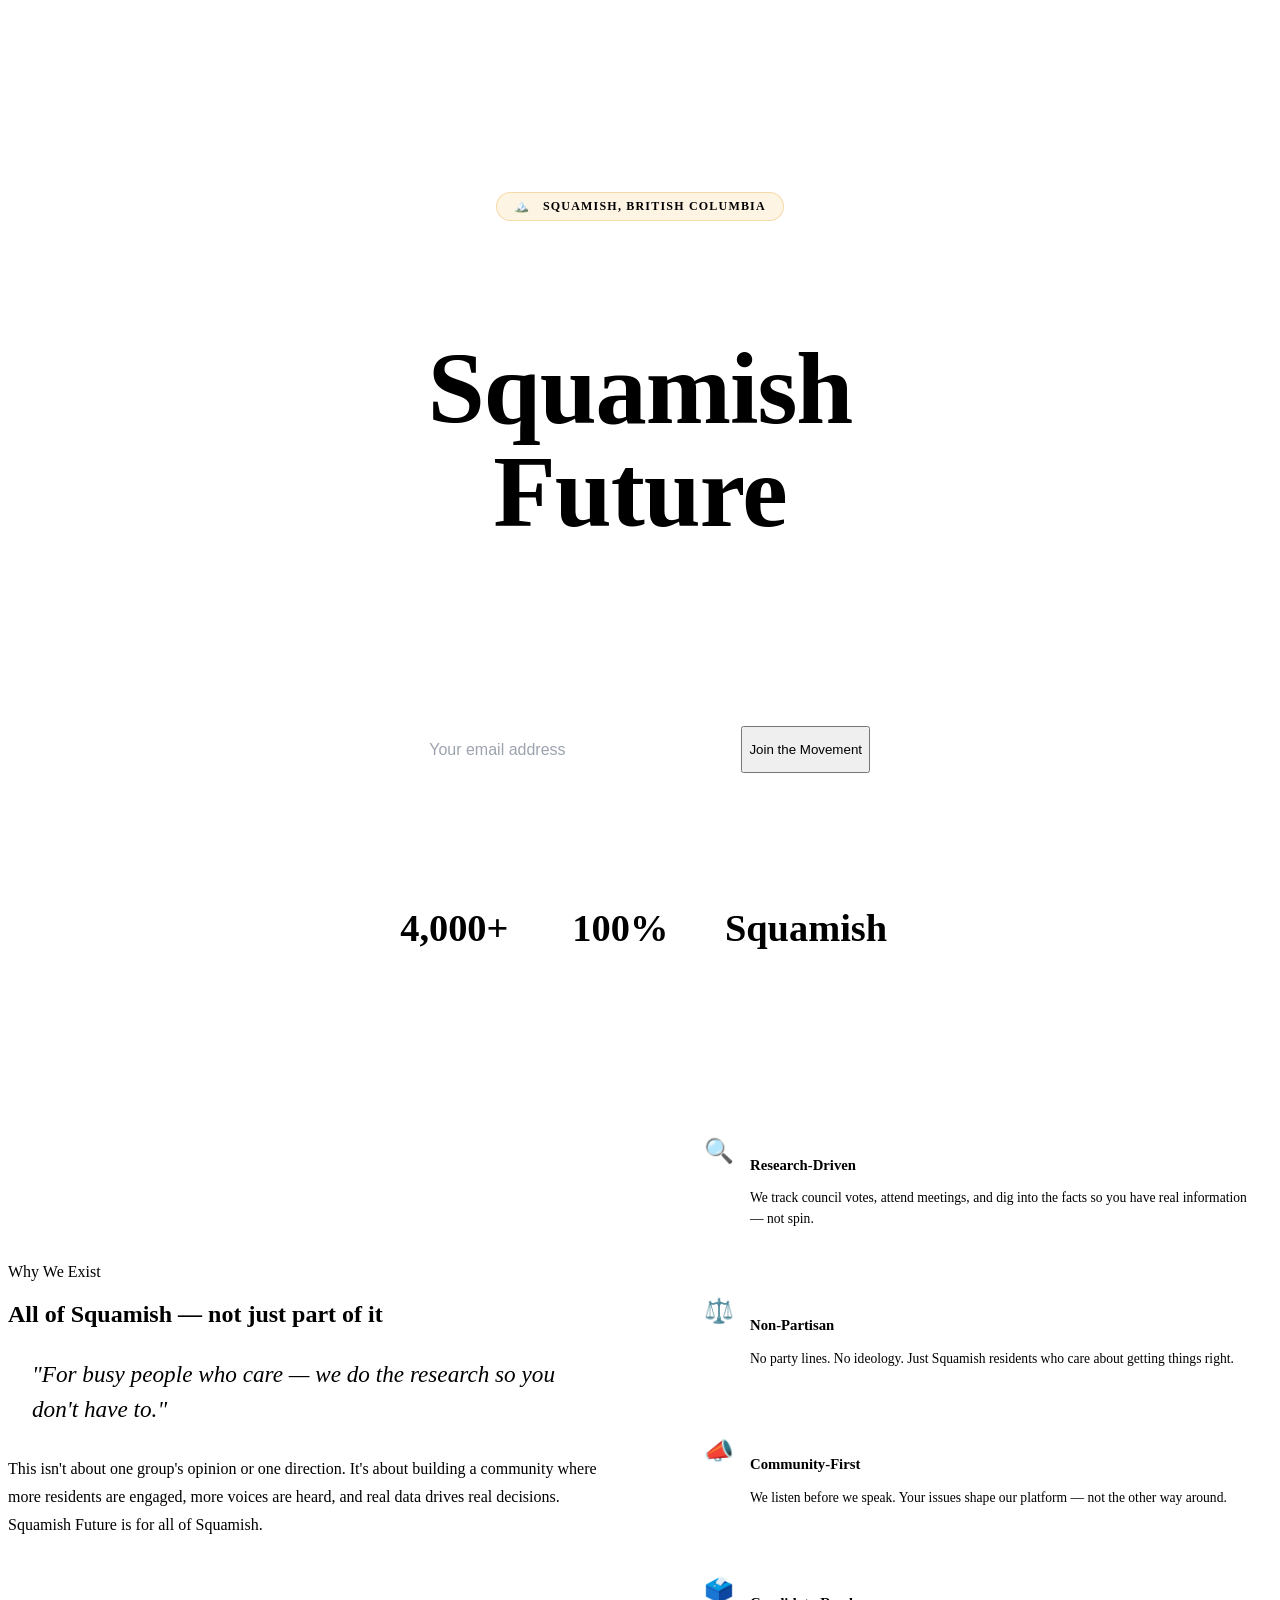
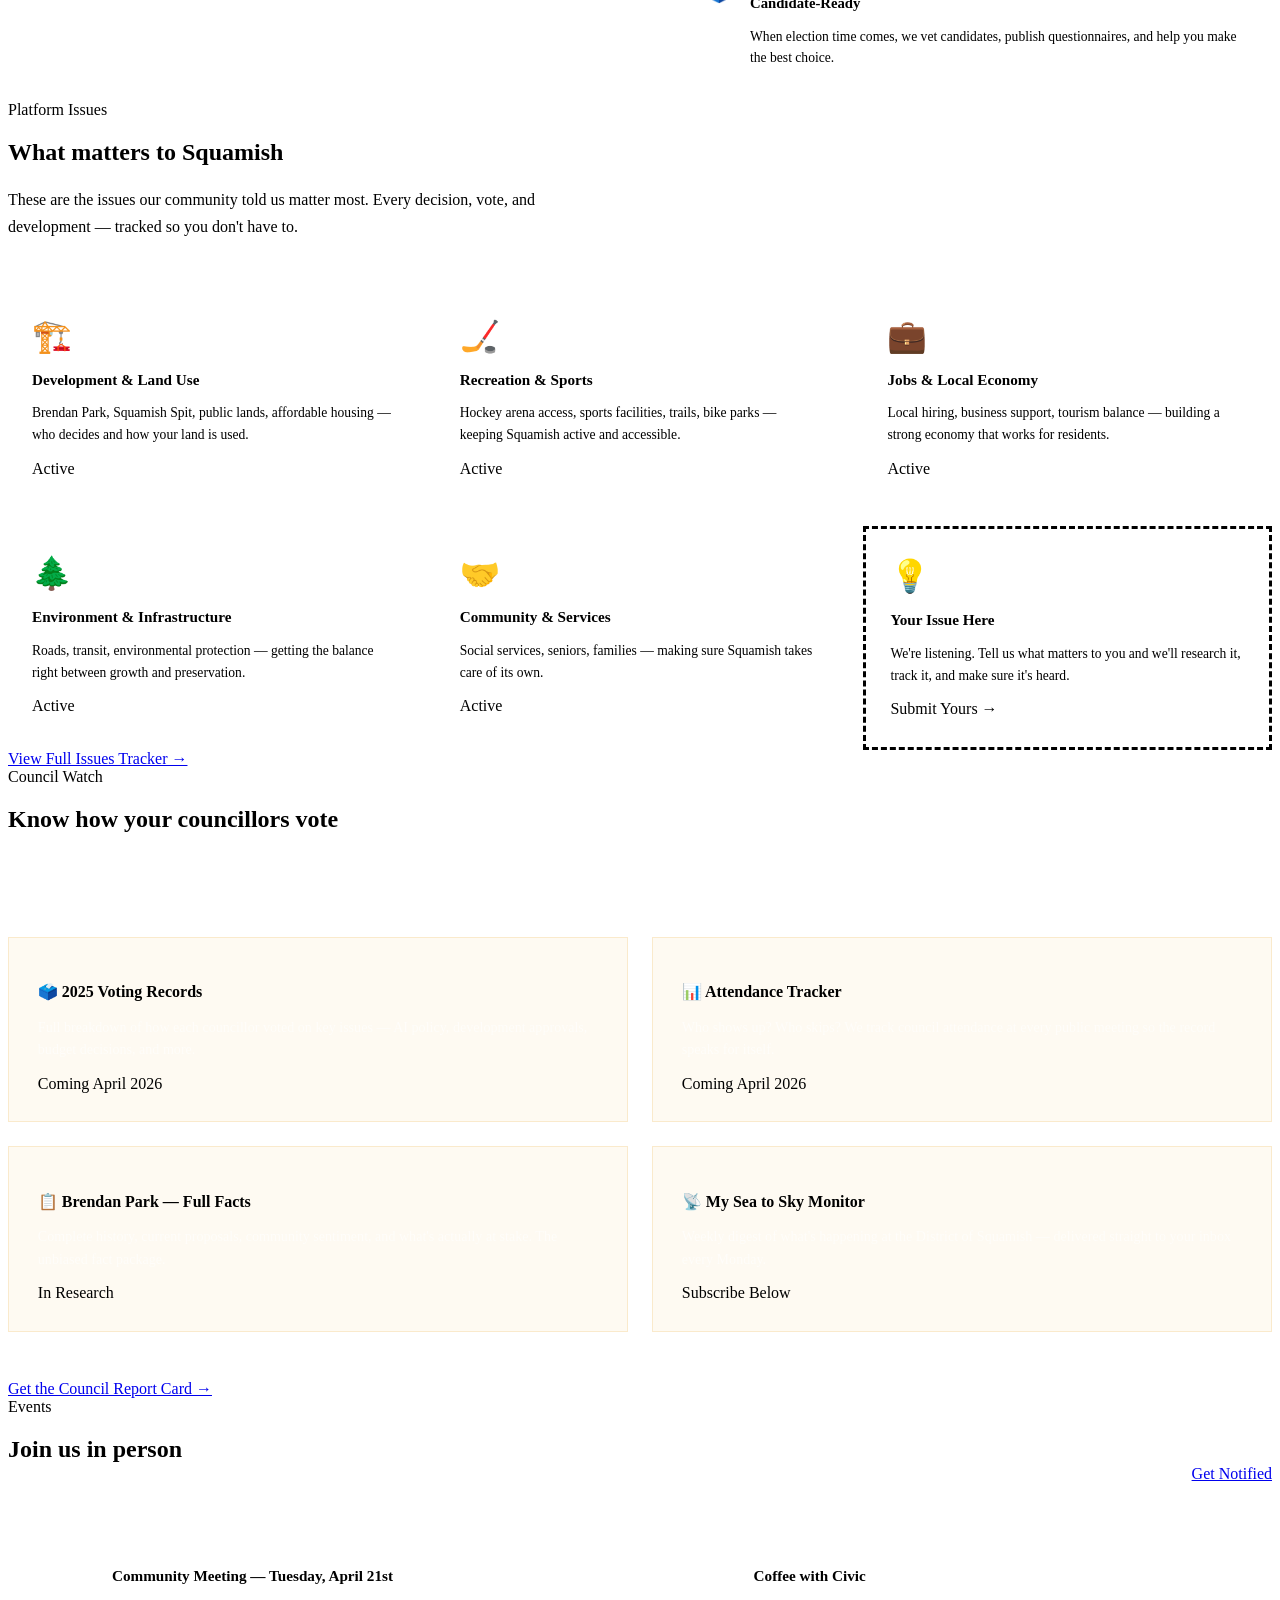
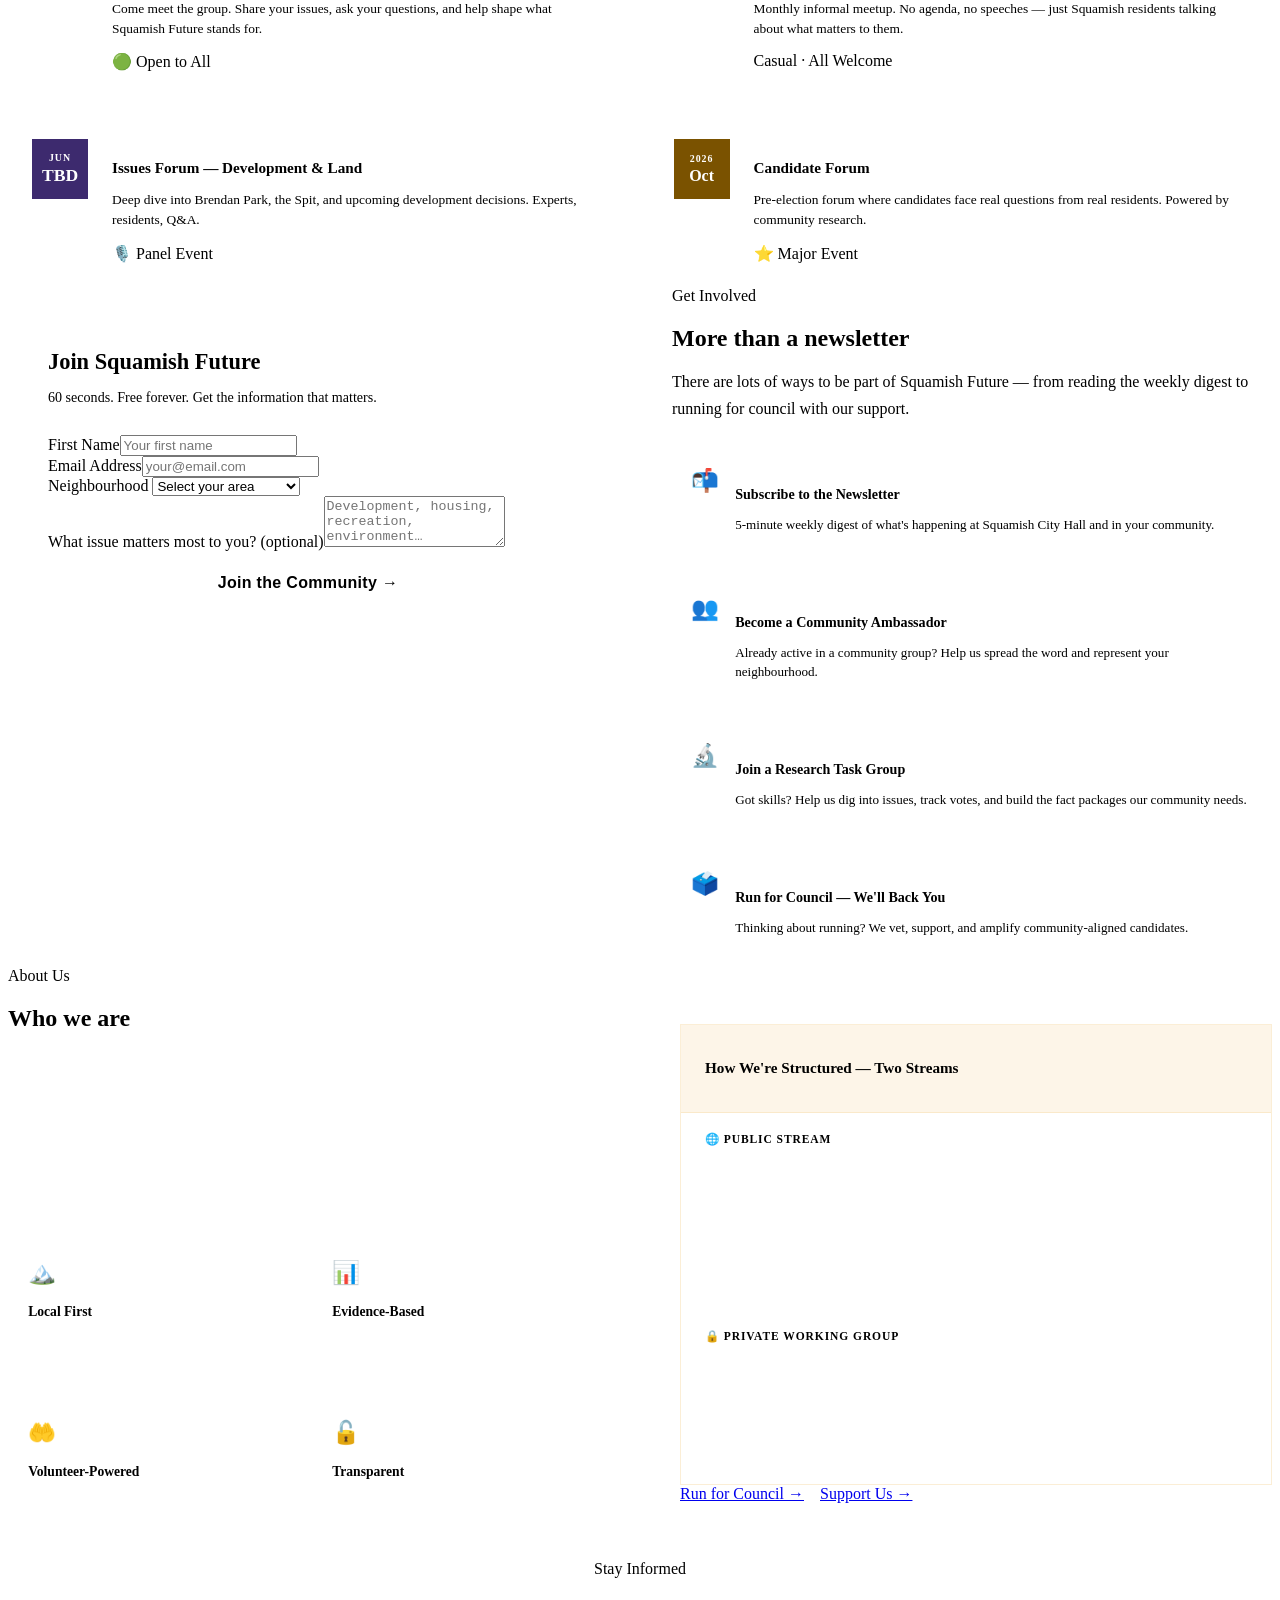
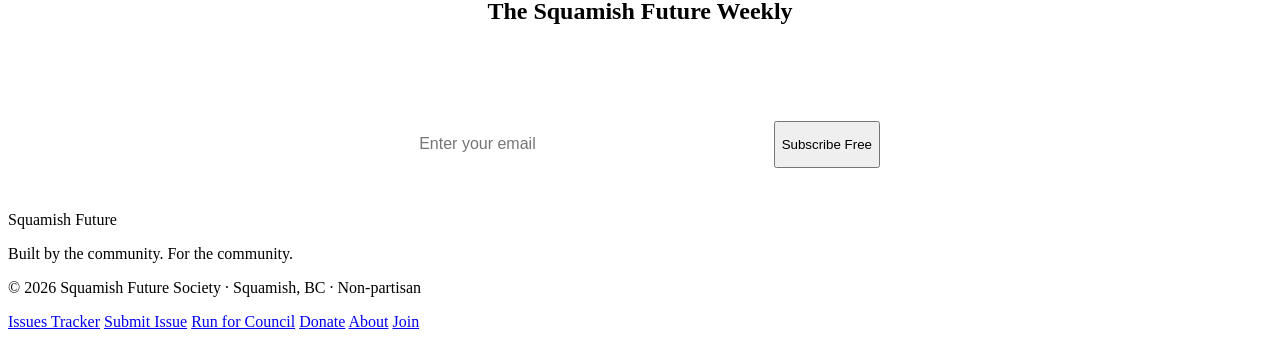
==== index.html @ 02339433 "Soft launch edits: grassroots mission, remove seat targets, April 21 meeting date" ====
<!DOCTYPE html>
<html lang="en">
<head>
  <meta charset="UTF-8" />
  <meta name="viewport" content="width=device-width, initial-scale=1.0" />
  <title>Squamish Future — Built by the community. For the community.</title>
  <meta name="description" content="Squamish Future is a non-partisan civic organization for Squamish, BC. Real data. Real issues. Built by the community, for the community." />
  <link rel="stylesheet" href="brand.css" />
  <style>
    /* ── PAGE-SPECIFIC STYLES ─────────────────────────── */

    /* HERO */
    #hero {
      min-height: 100vh;
      display: flex; flex-direction: column;
      align-items: center; justify-content: center;
      text-align: center;
      padding: 120px 2rem 90px;
      position: relative;
    }
    .hero-badge {
      display: inline-flex; align-items: center; gap: 0.5rem;
      background: rgba(232,160,32,0.12);
      border: 1px solid rgba(232,160,32,0.3);
      color: var(--teal);
      font-size: 0.75rem; font-weight: 700;
      letter-spacing: 0.1em; text-transform: uppercase;
      padding: 0.4rem 1.1rem; border-radius: 100px;
      margin-bottom: 2rem; position: relative; z-index: 1;
    }
    .hero-chief { display: none; }
    #hero h1 {
      font-family: var(--font-display);
      font-size: clamp(3.2rem, 8vw, 7rem);
      font-weight: 900;
      letter-spacing: -0.01em;
      text-transform: none;
      color: var(--white);
      line-height: 1.0;
      margin-bottom: 0.4rem;
      position: relative; z-index: 1;
    }
    #hero h1 .teal { color: var(--teal); }
    .hero-tagline {
      font-size: clamp(0.95rem, 2vw, 1.2rem);
      color: rgba(255,255,255,0.55);
      font-weight: 400;
      letter-spacing: 0.06em;
      margin-bottom: 2rem;
      position: relative; z-index: 1;
    }
    .hero-sub {
      font-size: 1.05rem;
      color: rgba(255,255,255,0.6);
      max-width: 520px;
      margin: 0 auto 2.8rem;
      line-height: 1.75;
      position: relative; z-index: 1;
    }
    .hero-form {
      display: flex; gap: 0.75rem;
      max-width: 460px; width: 100%;
      margin: 0 auto 1rem;
      position: relative; z-index: 1;
    }
    .hero-form input {
      flex: 1; padding: 0.9rem 1.2rem;
      border: none; border-radius: var(--radius-sm);
      font-size: 1rem; background: rgba(255,255,255,0.95);
      color: var(--dark); outline: none;
    }
    .hero-form input::placeholder { color: #9ca3af; }
    .hero-note {
      color: rgba(255,255,255,0.3);
      font-size: 0.78rem;
      position: relative; z-index: 1;
    }
    .hero-stats {
      display: flex; gap: 3.5rem; justify-content: center;
      margin-top: 5rem; flex-wrap: wrap;
      position: relative; z-index: 1;
    }
    .hero-stat .num {
      font-family: var(--font-display);
      font-size: 2.4rem; font-weight: 900;
      color: var(--teal); display: block; line-height: 1;
    }
    .hero-stat .lbl {
      color: rgba(255,255,255,0.4);
      font-size: 0.72rem; letter-spacing: 0.1em;
      text-transform: uppercase; margin-top: 0.3rem; display: block;
    }
    .teal-line {
      width: 1px; height: 50px;
      background: linear-gradient(to bottom, transparent, var(--teal), transparent);
      position: absolute; bottom: 2rem; left: 50%; opacity: 0.5;
      animation: pulse-line 2s ease-in-out infinite;
    }
    @keyframes pulse-line { 0%,100%{opacity:0.3} 50%{opacity:0.7} }

    /* MISSION */
    #mission { background: var(--white); }
    .mission-grid { display: grid; grid-template-columns: 1fr 1fr; gap: 5rem; align-items: center; }
    .mission-quote {
      font-family: var(--font-display);
      font-style: italic;
      font-size: 1.45rem;
      color: var(--navy);
      line-height: 1.5;
      padding-left: 1.5rem;
      border-left: 3px solid var(--teal);
      margin: 1.8rem 0;
    }
    .pillars { display: flex; flex-direction: column; gap: 1rem; }
    .pillar {
      display: flex; align-items: flex-start; gap: 1rem;
      padding: 1.2rem 1.5rem;
      background: var(--light); border-radius: var(--radius-md);
      border: 1px solid var(--border);
      transition: all 0.2s;
    }
    .pillar:hover { border-color: var(--teal); box-shadow: var(--shadow-sm); }
    .pillar-icon { font-size: 1.5rem; flex-shrink: 0; }
    .pillar h4 { font-size: 0.92rem; font-weight: 700; color: var(--navy); margin-bottom: 0.2rem; }
    .pillar p { font-size: 0.85rem; color: var(--grey); line-height: 1.55; }

    /* ISSUES */
    #issues { background: var(--light); }
    .issues-header { margin-bottom: 3rem; }
    .issues-grid { display: grid; grid-template-columns: repeat(3, 1fr); gap: 1.2rem; }
    .issue-card {
      background: var(--white); border: 1px solid var(--border);
      border-radius: var(--radius-lg); padding: 1.8rem 1.5rem;
      transition: all 0.22s;
    }
    .issue-card:hover { transform: translateY(-3px); box-shadow: var(--shadow-md); border-color: rgba(232,160,32,0.3); }
    .issue-icon { font-size: 2rem; margin-bottom: 1rem; display: block; }
    .issue-card h3 { font-size: 0.95rem; font-weight: 700; color: var(--navy); margin-bottom: 0.5rem; }
    .issue-card p { font-size: 0.85rem; color: var(--grey); line-height: 1.6; }

    /* COUNCIL */
    #council { background: var(--navy); }
    #council .section-label { color: var(--teal); }
    #council .display { color: var(--white); }
    #council .section-sub { color: rgba(255,255,255,0.55); max-width: 560px; margin-bottom: 3rem; }
    .council-grid { display: grid; grid-template-columns: 1fr 1fr; gap: 1.5rem; }
    .council-card {
      background: rgba(232,160,32,0.06);
      border: 1px solid rgba(232,160,32,0.18);
      border-radius: var(--radius-lg); padding: 1.8rem;
      transition: all 0.2s;
    }
    .council-card:hover { background: rgba(232,160,32,0.1); border-color: rgba(232,160,32,0.35); }
    .council-card h3 { color: var(--teal); font-size: 1rem; font-weight: 700; margin-bottom: 0.5rem; }
    .council-card p { color: rgba(255,255,255,0.6); font-size: 0.88rem; line-height: 1.6; }
    .council-cta { margin-top: 3rem; }

    /* JOIN */
    #join { background: var(--white); }
    .join-grid { display: grid; grid-template-columns: 1fr 1fr; gap: 4rem; align-items: start; }
    .join-form-card {
      background: var(--light); border: 1px solid var(--border);
      border-radius: var(--radius-xl); padding: 2.5rem;
      box-shadow: var(--shadow-md);
    }
    .join-form-card h3 {
      font-family: var(--font-display);
      font-size: 1.4rem; color: var(--navy); margin-bottom: 0.4rem;
    }
    .join-form-card > p { color: var(--grey); font-size: 0.88rem; margin-bottom: 1.8rem; }
    .form-submit-btn {
      width: 100%; background: var(--teal); color: var(--navy);
      border: none; padding: 0.95rem; border-radius: var(--radius-sm);
      font-size: 1rem; font-weight: 800; cursor: pointer;
      transition: all 0.2s; margin-top: 0.5rem; letter-spacing: 0.02em;
    }
    .form-submit-btn:hover { background: var(--teal-dark); box-shadow: var(--shadow-teal); transform: translateY(-1px); }
    .ways-list { display: flex; flex-direction: column; gap: 1rem; }
    .way-item {
      display: flex; align-items: flex-start; gap: 1rem;
      padding: 1rem 1.2rem; background: var(--light);
      border-radius: var(--radius-md); border: 1px solid var(--border);
      transition: all 0.2s;
    }
    .way-item:hover { border-color: var(--teal); }
    .way-icon { font-size: 1.4rem; flex-shrink: 0; }
    .way-item h4 { font-size: 0.88rem; font-weight: 700; color: var(--navy); margin-bottom: 0.15rem; }
    .way-item p { font-size: 0.82rem; color: var(--grey); line-height: 1.4; }

    /* EVENTS */
    #events { background: var(--light); }
    .events-top { display: flex; justify-content: space-between; align-items: flex-end; margin-bottom: 2.5rem; flex-wrap: wrap; gap: 1rem; }
    .events-grid { display: grid; grid-template-columns: 1fr 1fr; gap: 1.2rem; }
    .event-card {
      display: flex; gap: 1.5rem; align-items: flex-start;
      padding: 1.5rem; background: var(--white);
      border: 1px solid var(--border); border-radius: var(--radius-lg);
      transition: all 0.2s;
    }
    .event-card:hover { box-shadow: var(--shadow-md); border-color: rgba(232,160,32,0.3); }
    .event-date {
      flex-shrink: 0; width: 56px; height: 60px;
      background: var(--navy); border-radius: var(--radius-md);
      display: flex; flex-direction: column; align-items: center; justify-content: center;
      color: white;
    }
    .event-date .month { font-size: 0.62rem; font-weight: 700; letter-spacing: 0.1em; text-transform: uppercase; color: var(--teal); }
    .event-date .day { font-size: 1.6rem; font-weight: 900; line-height: 1; font-family: var(--font-display); }
    .event-info h4 { font-size: 0.95rem; font-weight: 700; color: var(--navy); margin-bottom: 0.3rem; }
    .event-info p { font-size: 0.84rem; color: var(--grey); line-height: 1.5; }

    /* ABOUT */
    #about { background: var(--navy); }
    #about .section-label { color: var(--teal); }
    #about .display { color: var(--white); }
    #about .section-sub { color: rgba(255,255,255,0.55); }
    .about-grid { display: grid; grid-template-columns: 1fr 1fr; gap: 5rem; align-items: center; }
    .about-values { display: grid; grid-template-columns: 1fr 1fr; gap: 1rem; margin-top: 2rem; }
    .value-item {
      padding: 1.2rem; background: rgba(255,255,255,0.05);
      border: 1px solid rgba(255,255,255,0.08); border-radius: var(--radius-md);
    }
    .value-icon { font-size: 1.4rem; margin-bottom: 0.5rem; display: block; }
    .value-item h4 { font-size: 0.85rem; font-weight: 700; color: var(--white); margin-bottom: 0.2rem; }
    .value-item p { font-size: 0.78rem; color: rgba(255,255,255,0.45); line-height: 1.4; }
    .stream-card {
      background: rgba(255,255,255,0.04); border: 1px solid rgba(232,160,32,0.18);
      border-radius: var(--radius-lg); overflow: hidden;
    }
    .stream-header { background: rgba(232,160,32,0.1); padding: 1.2rem 1.5rem; border-bottom: 1px solid rgba(232,160,32,0.15); }
    .stream-header h3 { color: var(--teal); font-size: 0.95rem; font-weight: 700; }
    .stream-body { padding: 1.2rem 1.5rem; border-bottom: 1px solid rgba(255,255,255,0.06); }
    .stream-body:last-child { border-bottom: none; }
    .stream-label { font-size: 0.72rem; font-weight: 700; letter-spacing: 0.08em; text-transform: uppercase; color: var(--teal); margin-bottom: 0.6rem; display: block; }
    .stream-body ul { list-style: none; }
    .stream-body li { font-size: 0.84rem; color: rgba(255,255,255,0.5); padding: 0.2rem 0 0.2rem 1rem; position: relative; }
    .stream-body li::before { content: '→'; position: absolute; left: 0; color: var(--teal); opacity: 0.6; }

    /* NEWSLETTER */
    #newsletter {
      background: linear-gradient(135deg, #001f3a 0%, var(--navy) 100%);
      text-align: center;
    }
    #newsletter .display { color: var(--white); }
    #newsletter .section-sub { color: rgba(255,255,255,0.5); margin: 0 auto 2.5rem; max-width: 500px; }
    .newsletter-form { display: flex; gap: 0.75rem; justify-content: center; flex-wrap: wrap; max-width: 480px; margin: 0 auto; }
    .newsletter-form input { flex: 1; min-width: 200px; padding: 0.9rem 1.2rem; border: none; border-radius: var(--radius-sm); font-size: 1rem; outline: none; }
    .newsletter-note { color: rgba(255,255,255,0.25); font-size: 0.78rem; margin-top: 1rem; }

    /* RESPONSIVE */
    @media (max-width: 900px) {
      .mission-grid, .join-grid, .about-grid { grid-template-columns: 1fr; gap: 2.5rem; }
      .council-grid { grid-template-columns: 1fr; }
    }
    @media (max-width: 700px) {
      .issues-grid { grid-template-columns: 1fr 1fr; }
      .events-grid { grid-template-columns: 1fr; }
      .about-values { grid-template-columns: 1fr 1fr; }
      .hero-stats { gap: 2rem; }
      .hero-form { flex-direction: column; }
    }
    @media (max-width: 480px) {
      .issues-grid, .about-values { grid-template-columns: 1fr; }
    }
  </style>
</head>
<body>

<!-- NAV -->
<nav class="sf-nav" id="mainNav"></nav>

<!-- HERO -->
<section id="hero" class="hero-bg">
  <div class="hero-badge">🏔️ &nbsp; Squamish, British Columbia</div>

  <h1 class="display display-lg">Squamish<br><span class="teal">Future</span></h1>
  <p class="hero-tagline">Built by the community. For the community.</p>
  <p class="hero-sub">A grassroots community group bringing all of Squamish together — real data on real issues, more engaged voters, and a louder voice for everyone.</p>

  <form class="hero-form" onsubmit="return false;">
    <input type="email" placeholder="Your email address" />
    <button class="btn btn-teal" type="submit">Join the Movement</button>
  </form>
  <p class="hero-note">Free to join · No spam · Real information about your community</p>

  <div class="hero-stats">
    <div class="hero-stat"><span class="num">4,000+</span><span class="lbl">Community Goal</span></div>
    <div class="hero-stat"><span class="num">100%</span><span class="lbl">Non-Partisan</span></div>
    <div class="hero-stat"><span class="num">Squamish</span><span class="lbl">Grassroots</span></div>
  </div>

  <div class="teal-line"></div>
</section>

<!-- MISSION -->
<section id="mission" class="sf-section">
  <div class="container">
    <div class="mission-grid">
      <div>
        <span class="section-label">Why We Exist</span>
        <h2 class="display display-sm" style="color:var(--navy)">All of Squamish — not just part of it</h2>
        <div class="teal-rule"></div>
        <blockquote class="mission-quote">"For busy people who care — we do the research so you don't have to."</blockquote>
        <p style="color:var(--grey); font-size:1rem; line-height:1.75;">This isn't about one group's opinion or one direction. It's about building a community where more residents are engaged, more voices are heard, and real data drives real decisions. Squamish Future is for all of Squamish.</p>
      </div>
      <div class="pillars">
        <div class="pillar"><span class="pillar-icon">🔍</span><div><h4>Research-Driven</h4><p>We track council votes, attend meetings, and dig into the facts so you have real information — not spin.</p></div></div>
        <div class="pillar"><span class="pillar-icon">⚖️</span><div><h4>Non-Partisan</h4><p>No party lines. No ideology. Just Squamish residents who care about getting things right.</p></div></div>
        <div class="pillar"><span class="pillar-icon">📣</span><div><h4>Community-First</h4><p>We listen before we speak. Your issues shape our platform — not the other way around.</p></div></div>
        <div class="pillar"><span class="pillar-icon">🗳️</span><div><h4>Candidate-Ready</h4><p>When election time comes, we vet candidates, publish questionnaires, and help you make the best choice.</p></div></div>
      </div>
    </div>
  </div>
</section>

<!-- ISSUES -->
<section id="issues" class="sf-section-light">
  <div class="container">
    <div class="issues-header">
      <span class="section-label">Platform Issues</span>
      <h2 class="display display-sm" style="color:var(--navy)">What matters to Squamish</h2>
      <div class="teal-rule"></div>
      <p style="color:var(--grey); font-size:1rem; max-width:580px; line-height:1.7;">These are the issues our community told us matter most. Every decision, vote, and development — tracked so you don't have to.</p>
    </div>
    <div class="issues-grid">
      <div class="issue-card"><span class="issue-icon">🏗️</span><h3>Development &amp; Land Use</h3><p>Brendan Park, Squamish Spit, public lands, affordable housing — who decides and how your land is used.</p><div class="mt-2"><span class="badge badge-teal">Active</span></div></div>
      <div class="issue-card"><span class="issue-icon">🏒</span><h3>Recreation &amp; Sports</h3><p>Hockey arena access, sports facilities, trails, bike parks — keeping Squamish active and accessible.</p><div class="mt-2"><span class="badge badge-teal">Active</span></div></div>
      <div class="issue-card"><span class="issue-icon">💼</span><h3>Jobs &amp; Local Economy</h3><p>Local hiring, business support, tourism balance — building a strong economy that works for residents.</p><div class="mt-2"><span class="badge badge-teal">Active</span></div></div>
      <div class="issue-card"><span class="issue-icon">🌲</span><h3>Environment &amp; Infrastructure</h3><p>Roads, transit, environmental protection — getting the balance right between growth and preservation.</p><div class="mt-2"><span class="badge badge-teal">Active</span></div></div>
      <div class="issue-card"><span class="issue-icon">🤝</span><h3>Community &amp; Services</h3><p>Social services, seniors, families — making sure Squamish takes care of its own.</p><div class="mt-2"><span class="badge badge-teal">Active</span></div></div>
      <div class="issue-card" style="border-style:dashed; cursor:pointer;" onclick="window.location='submit.html'">
        <span class="issue-icon">💡</span>
        <h3>Your Issue Here</h3>
        <p>We're listening. Tell us what matters to you and we'll research it, track it, and make sure it's heard.</p>
        <div class="mt-2"><span class="badge badge-amber">Submit Yours →</span></div>
      </div>
    </div>
    <div class="mt-4 text-center">
      <a href="tracker.html" class="btn btn-navy">View Full Issues Tracker →</a>
    </div>
  </div>
</section>

<!-- COUNCIL WATCH -->
<section id="council" class="sf-section-dark">
  <div class="container">
    <span class="section-label">Council Watch</span>
    <h2 class="display display-sm">Know how your councillors vote</h2>
    <div class="teal-rule"></div>
    <p class="section-sub">We track every vote, every meeting, every decision — and publish plain-language summaries so you can hold elected officials accountable.</p>
    <div class="council-grid">
      <div class="council-card"><h3>🗳️ 2025 Voting Records</h3><p>Full breakdown of how each councillor voted on key issues — AI policy, development approvals, budget decisions, and more.</p><div class="mt-2"><span class="badge badge-teal">Coming April 2026</span></div></div>
      <div class="council-card"><h3>📊 Attendance Tracker</h3><p>Who shows up? Who skips? We track council attendance at every public meeting so the record speaks for itself.</p><div class="mt-2"><span class="badge badge-teal">Coming April 2026</span></div></div>
      <div class="council-card"><h3>📋 Brendan Park — Full Facts</h3><p>Complete history, current proposals, community sentiment, and what's actually at stake. The unbiased fact package.</p><div class="mt-2"><span class="badge badge-grey">In Research</span></div></div>
      <div class="council-card"><h3>📡 My Sea to Sky Monitor</h3><p>Weekly digest of what's happening at the District of Squamish — delivered straight to your inbox every Monday.</p><div class="mt-2"><span class="badge badge-green">Subscribe Below</span></div></div>
    </div>
    <div class="council-cta">
      <a href="#join" class="btn btn-outline-teal">Get the Council Report Card →</a>
    </div>
  </div>
</section>

<!-- EVENTS -->
<section id="events" class="sf-section-light">
  <div class="container">
    <div class="events-top">
      <div>
        <span class="section-label">Events</span>
        <h2 class="display display-sm" style="color:var(--navy)">Join us in person</h2>
        <div class="teal-rule"></div>
      </div>
      <a href="#join" class="btn btn-teal">Get Notified</a>
    </div>
    <div class="events-grid">
      <div class="event-card">
        <div class="event-date"><span class="month">Apr</span><span class="day">21</span></div>
        <div class="event-info">
          <h4>Community Meeting — Tuesday, April 21st</h4>
          <p>Come meet the group. Share your issues, ask your questions, and help shape what Squamish Future stands for.</p>
          <div class="mt-2"><span class="badge badge-green">🟢 Open to All</span></div>
        </div>
      </div>
      <div class="event-card">
        <div class="event-date" style="background:var(--navy-mid)"><span class="month">May</span><span class="day" style="font-size:1.1rem;font-weight:800;padding-top:4px">TBD</span></div>
        <div class="event-info">
          <h4>Coffee with Civic</h4>
          <p>Monthly informal meetup. No agenda, no speeches — just Squamish residents talking about what matters to them.</p>
          <div class="mt-2"><span class="badge badge-teal">Casual · All Welcome</span></div>
        </div>
      </div>
      <div class="event-card">
        <div class="event-date" style="background:#3d2a6e"><span class="month">Jun</span><span class="day" style="font-size:1.1rem;font-weight:800;padding-top:4px">TBD</span></div>
        <div class="event-info">
          <h4>Issues Forum — Development &amp; Land</h4>
          <p>Deep dive into Brendan Park, the Spit, and upcoming development decisions. Experts, residents, Q&amp;A.</p>
          <div class="mt-2"><span class="badge badge-grey">🎙️ Panel Event</span></div>
        </div>
      </div>
      <div class="event-card">
        <div class="event-date" style="background:#7a5200"><span class="month">2026</span><span class="day" style="font-size:1rem;font-weight:800;padding-top:4px">Oct</span></div>
        <div class="event-info">
          <h4>Candidate Forum</h4>
          <p>Pre-election forum where candidates face real questions from real residents. Powered by community research.</p>
          <div class="mt-2"><span class="badge badge-amber">⭐ Major Event</span></div>
        </div>
      </div>
    </div>
  </div>
</section>

<!-- JOIN -->
<section id="join" class="sf-section">
  <div class="container">
    <div class="join-grid">
      <div class="join-form-card">
        <h3>Join Squamish Future</h3>
        <p>60 seconds. Free forever. Get the information that matters.</p>
        <div class="sf-field"><label>First Name</label><input type="text" placeholder="Your first name" /></div>
        <div class="sf-field"><label>Email Address</label><input type="email" placeholder="your@email.com" /></div>
        <div class="sf-field">
          <label>Neighbourhood</label>
          <select>
            <option value="">Select your area</option>
            <option>Downtown Squamish</option>
            <option>Garibaldi Highlands</option>
            <option>Brackendale</option>
            <option>Valleycliffe</option>
            <option>Britannia Beach</option>
            <option>Other / Sea to Sky</option>
          </select>
        </div>
        <div class="sf-field"><label>What issue matters most to you? (optional)</label><textarea placeholder="Development, housing, recreation, environment…" rows="3"></textarea></div>
        <button class="form-submit-btn">Join the Community →</button>
      </div>
      <div>
        <span class="section-label">Get Involved</span>
        <h2 class="display display-sm" style="color:var(--navy); margin-bottom:0.5rem;">More than a newsletter</h2>
        <div class="teal-rule"></div>
        <p style="color:var(--grey); margin-bottom:1.8rem; line-height:1.7;">There are lots of ways to be part of Squamish Future — from reading the weekly digest to running for council with our support.</p>
        <div class="ways-list">
          <div class="way-item"><span class="way-icon">📬</span><div><h4>Subscribe to the Newsletter</h4><p>5-minute weekly digest of what's happening at Squamish City Hall and in your community.</p></div></div>
          <div class="way-item"><span class="way-icon">👥</span><div><h4>Become a Community Ambassador</h4><p>Already active in a community group? Help us spread the word and represent your neighbourhood.</p></div></div>
          <div class="way-item"><span class="way-icon">🔬</span><div><h4>Join a Research Task Group</h4><p>Got skills? Help us dig into issues, track votes, and build the fact packages our community needs.</p></div></div>
          <div class="way-item"><span class="way-icon">🗳️</span><div><h4>Run for Council — We'll Back You</h4><p>Thinking about running? We vet, support, and amplify community-aligned candidates.</p></div></div>
        </div>
      </div>
    </div>
  </div>
</section>

<!-- ABOUT -->
<section id="about" class="sf-section-dark">
  <div class="container">
    <div class="about-grid">
      <div>
        <span class="section-label">About Us</span>
        <h2 class="display display-sm" style="color:var(--white); margin-bottom:0.5rem;">Who we are</h2>
        <div class="teal-rule"></div>
        <p style="color:rgba(255,255,255,0.6); margin-bottom:1.2rem; line-height:1.75;">Squamish Future is a grassroots community group built by locals who believe all of Squamish deserves a seat at the table — not just the loudest voices. We're not left or right. We're not any one neighbourhood or any one crowd. We're Squamish.</p>
        <p style="color:rgba(255,255,255,0.5); line-height:1.75;">Our goal is simple: more engaged voters, more informed residents, and a community that makes decisions together — based on real data and shared values, not spin.</p>
        <div class="about-values">
          <div class="value-item"><span class="value-icon">🏔️</span><h4>Local First</h4><p>Squamish residents, for Squamish residents.</p></div>
          <div class="value-item"><span class="value-icon">📊</span><h4>Evidence-Based</h4><p>We cite sources. We check facts. We get it right.</p></div>
          <div class="value-item"><span class="value-icon">🤲</span><h4>Volunteer-Powered</h4><p>No corporate money. Built by people who care.</p></div>
          <div class="value-item"><span class="value-icon">🔓</span><h4>Transparent</h4><p>Our decisions, our finances, our reasoning — open.</p></div>
        </div>
      </div>
      <div>
        <div class="stream-card">
          <div class="stream-header"><h3>How We're Structured — Two Streams</h3></div>
          <div class="stream-body">
            <span class="stream-label">🌐 Public Stream</span>
            <ul>
              <li>Issues platform and research</li>
              <li>Council scorecards and vote tracking</li>
              <li>Candidate questionnaires (published)</li>
              <li>Community events and forums</li>
              <li>Newsletter and social media</li>
            </ul>
          </div>
          <div class="stream-body">
            <span class="stream-label">🔒 Private Working Group</span>
            <ul>
              <li>Candidate vetting and support</li>
              <li>Strategy and coordination</li>
              <li>Resource allocation decisions</li>
              <li>Confidential candidate conversations</li>
            </ul>
          </div>
        </div>
        <div class="mt-3" style="display:flex; gap:1rem; flex-wrap:wrap;">
          <a href="candidate.html" class="btn btn-outline-teal">Run for Council →</a>
          <a href="donate.html" class="btn btn-teal">Support Us →</a>
        </div>
      </div>
    </div>
  </div>
</section>

<!-- NEWSLETTER -->
<section id="newsletter" class="sf-section-dark" style="text-align:center; background: linear-gradient(135deg, #001f3a 0%, var(--navy) 100%);">
  <div class="container">
    <span class="section-label" style="display:block; text-align:center;">Stay Informed</span>
    <h2 class="display display-sm" style="color:var(--white);">The Squamish Future Weekly</h2>
    <div class="teal-rule centered"></div>
    <p class="section-sub">One email. Five minutes. Everything that matters at Squamish City Hall — every Monday morning.</p>
    <form class="newsletter-form" onsubmit="return false;">
      <input type="email" placeholder="Enter your email" />
      <button class="btn btn-teal" type="submit">Subscribe Free</button>
    </form>
    <p class="newsletter-note">No spam. Unsubscribe anytime. Built for busy people.</p>
  </div>
</section>

<!-- FOOTER -->
<footer class="sf-footer">
  <div class="sf-footer-inner">
    <div>
      <div class="sf-footer-wordmark">Squamish <span>Future</span></div>
      <p class="sf-footer-tagline">Built by the community. For the community.</p>
      <p class="sf-footer-copy mt-2">© 2026 Squamish Future Society · Squamish, BC · Non-partisan</p>
    </div>
    <div class="sf-footer-links">
      <a href="tracker.html">Issues Tracker</a>
      <a href="submit.html">Submit Issue</a>
      <a href="candidate.html">Run for Council</a>
      <a href="donate.html">Donate</a>
      <a href="#about">About</a>
      <a href="#join">Join</a>
    </div>
  </div>
</footer>

<script src="nav.js"></script>
</body>
</html>
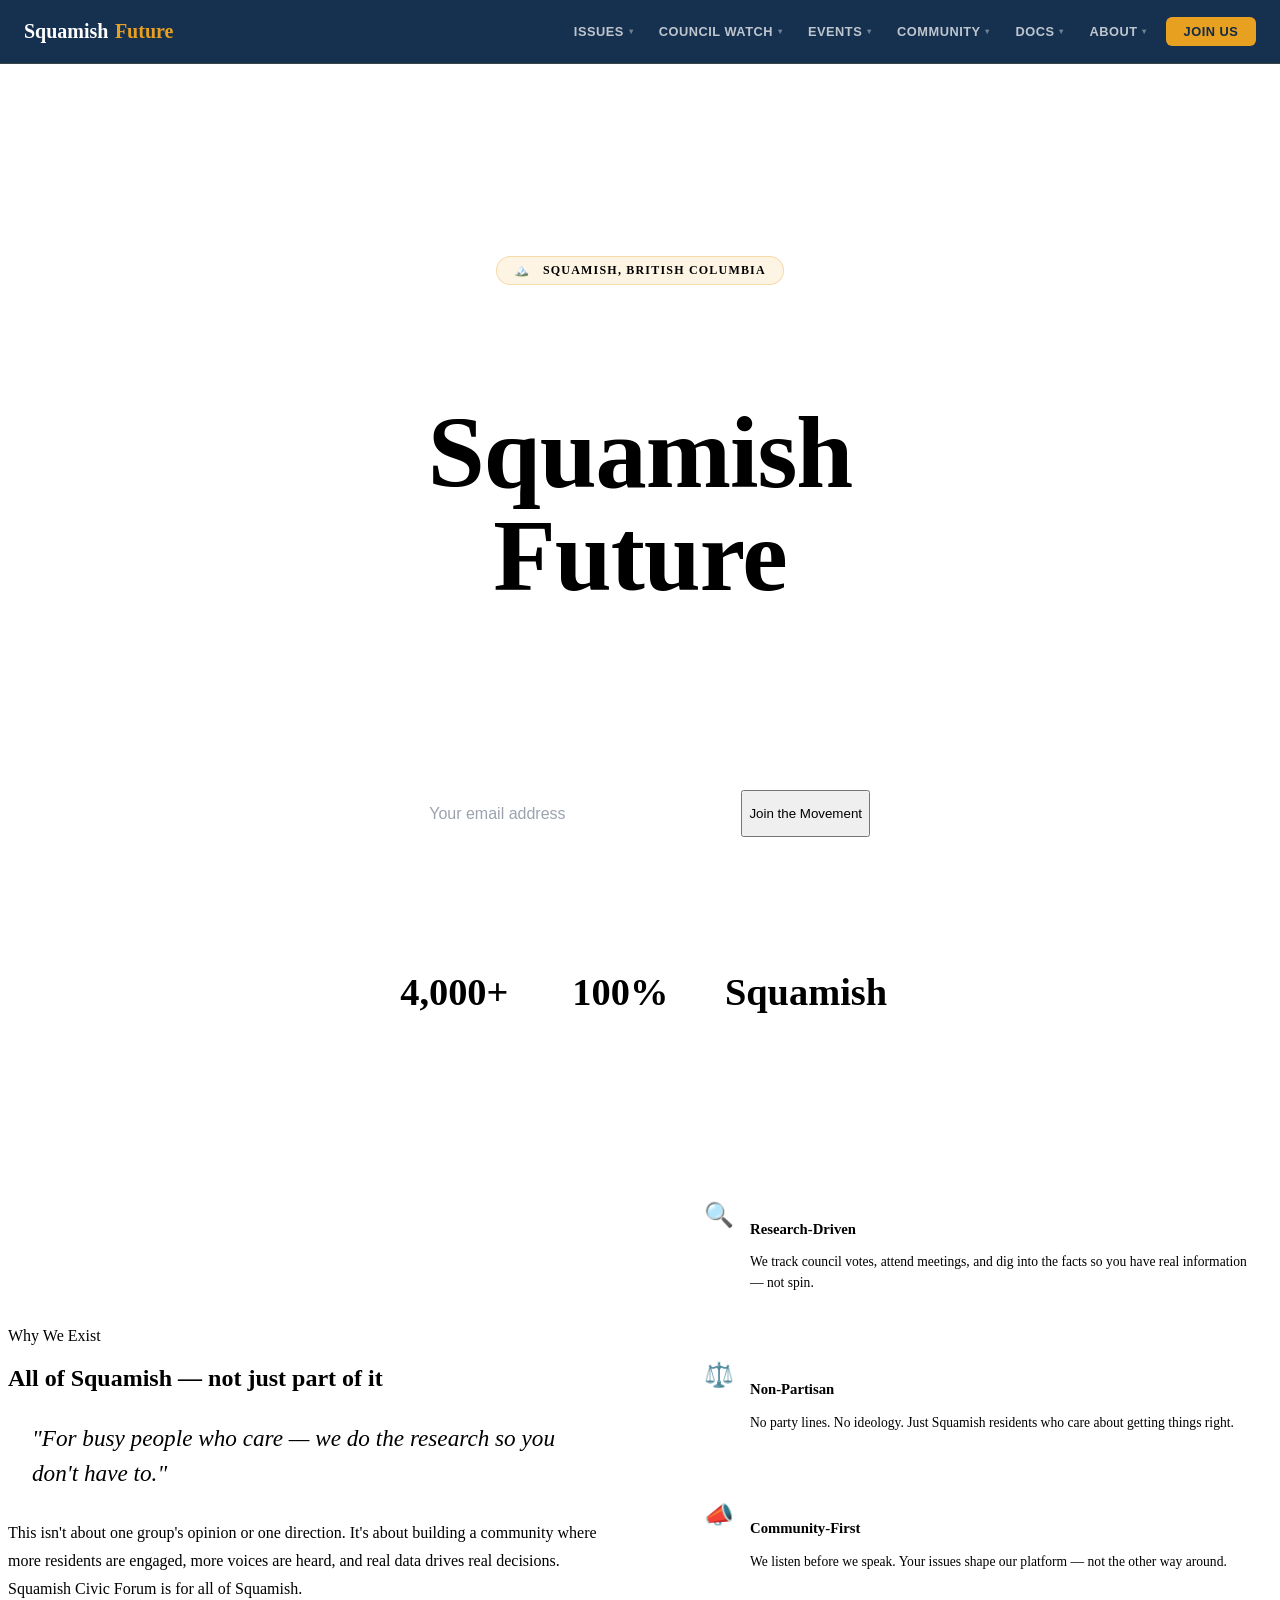
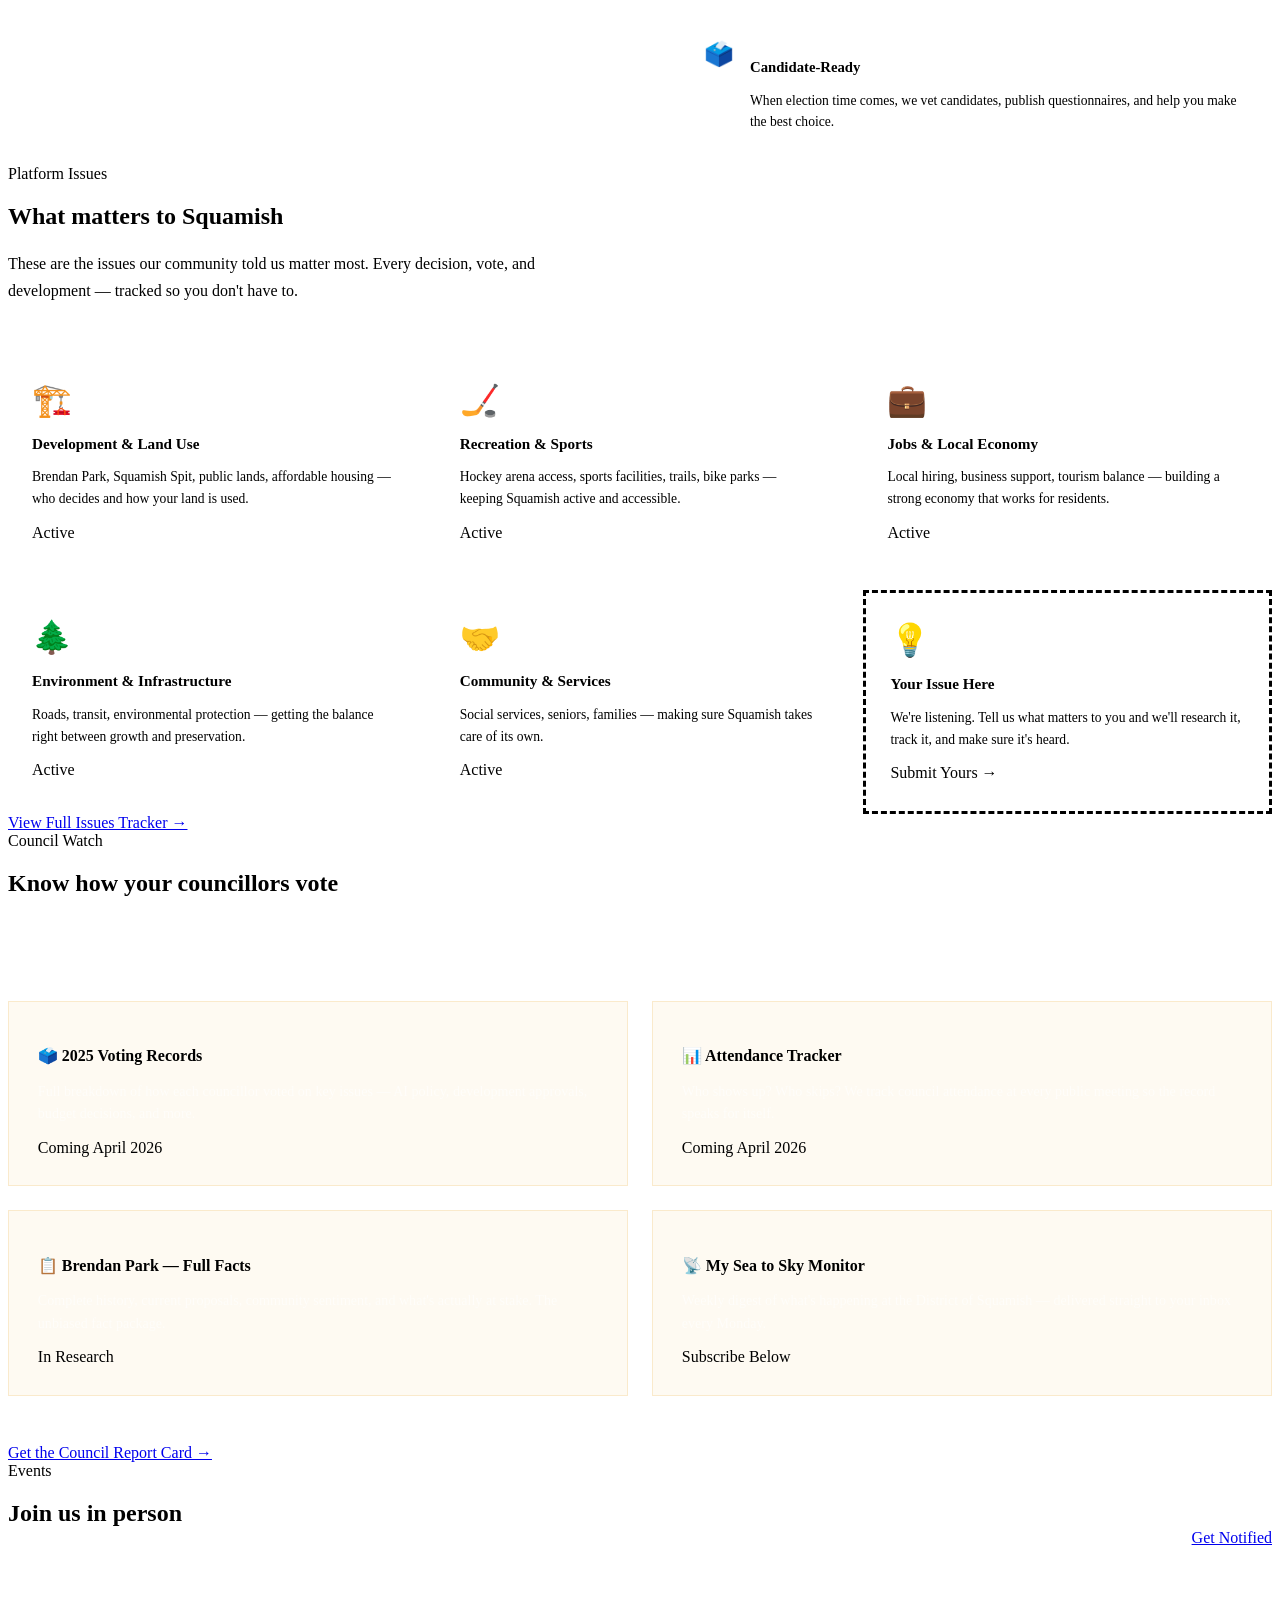
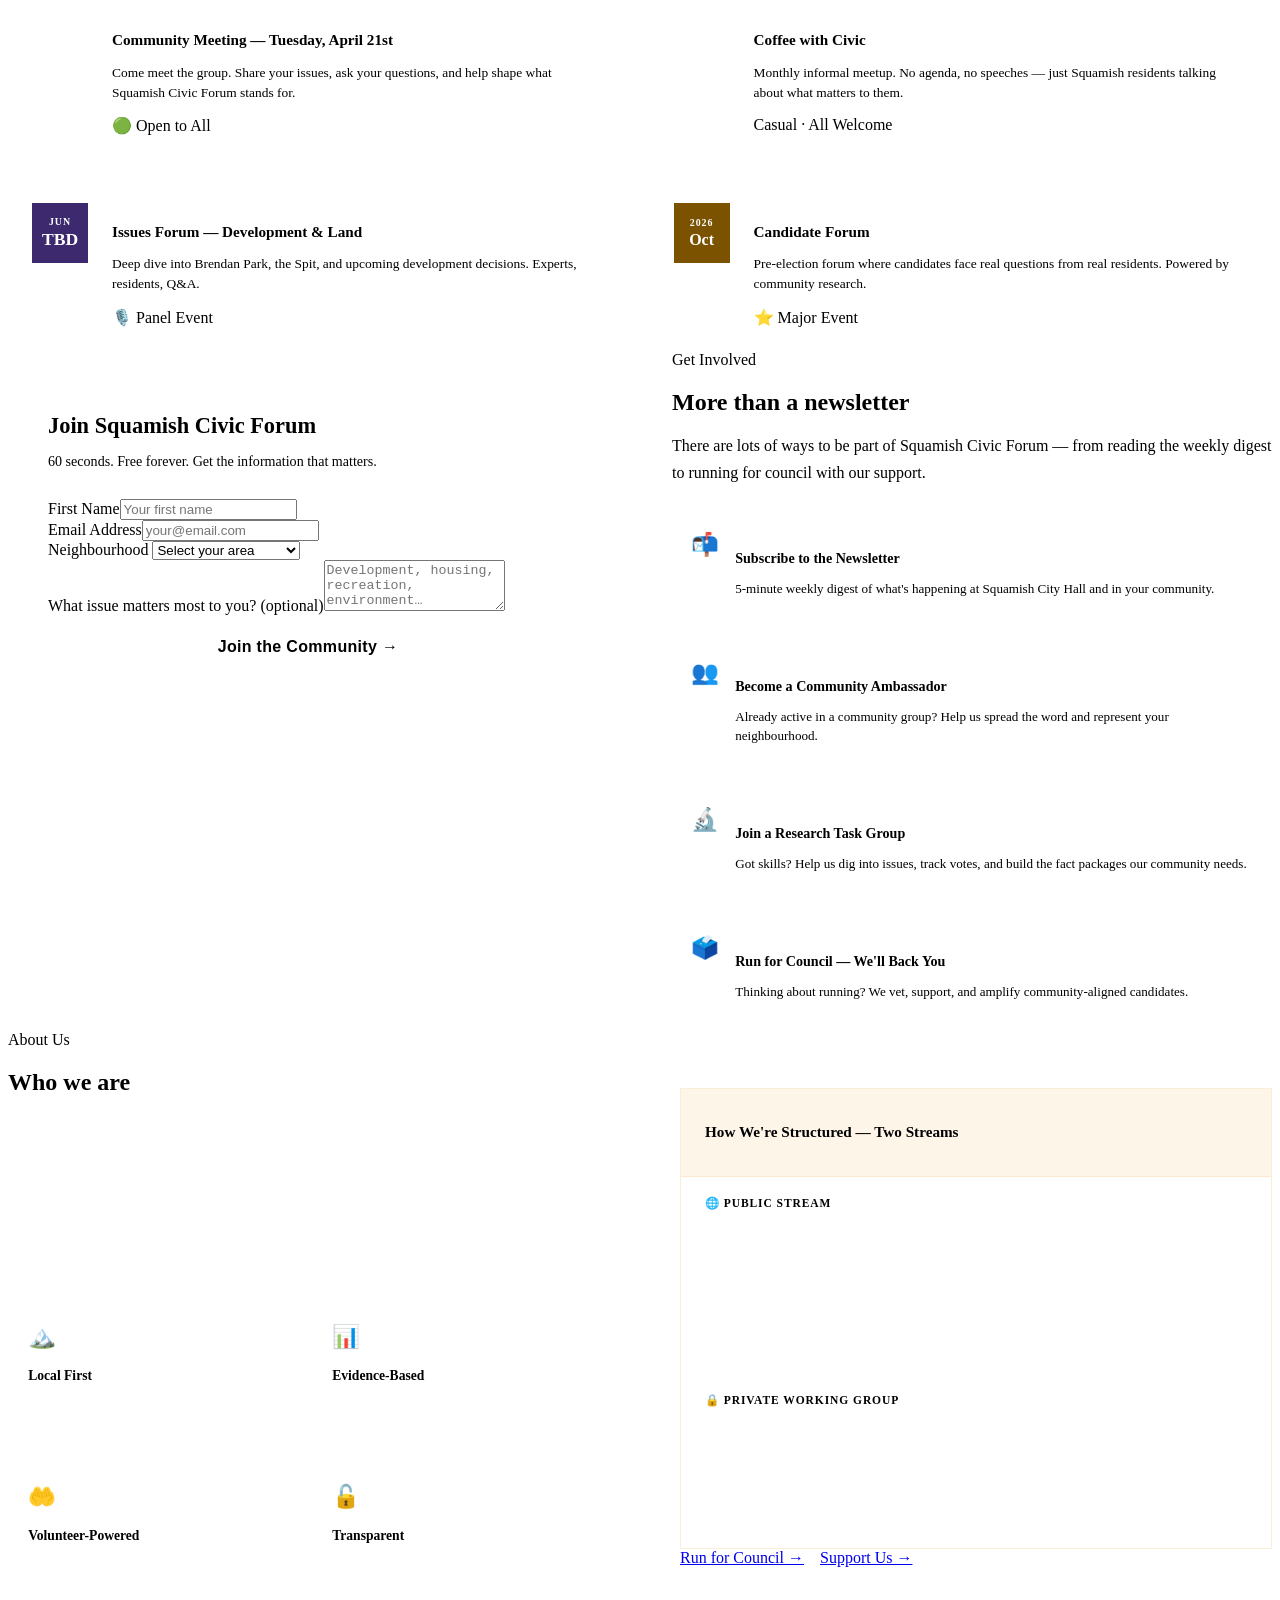
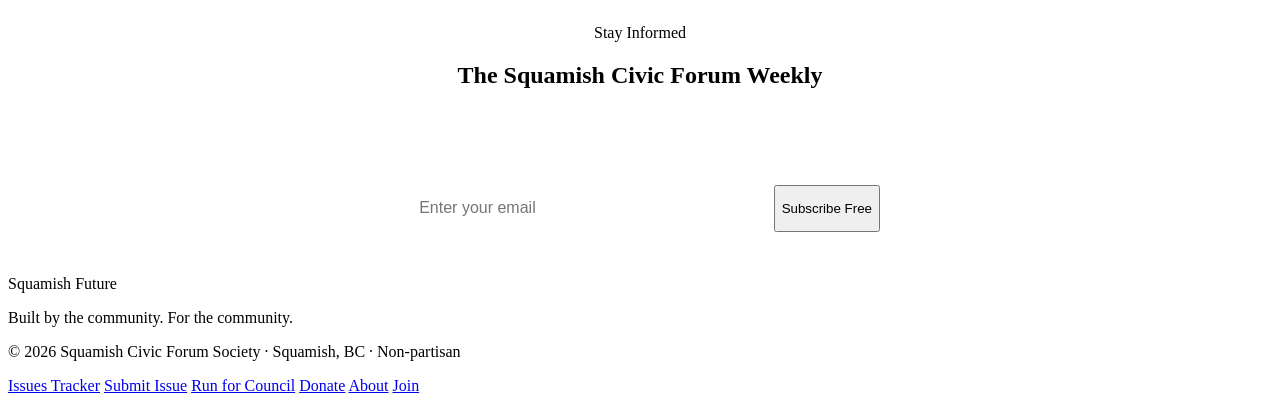
==== commit e5e5f20a: "Rename: Squamish Future → Squamish Civic Forum across all pages" ====
--- a/index.html
+++ b/index.html
@@ -3,8 +3,8 @@
 <head>
   <meta charset="UTF-8" />
   <meta name="viewport" content="width=device-width, initial-scale=1.0" />
-  <title>Squamish Future — Built by the community. For the community.</title>
-  <meta name="description" content="Squamish Future is a non-partisan civic organization for Squamish, BC. Real data. Real issues. Built by the community, for the community." />
+  <title>Squamish Civic Forum — Built by the community. For the community.</title>
+  <meta name="description" content="Squamish Civic Forum is a non-partisan civic organization for Squamish, BC. Real data. Real issues. Built by the community, for the community." />
   <link rel="stylesheet" href="brand.css" />
   <style>
     /* ── PAGE-SPECIFIC STYLES ─────────────────────────── */
@@ -301,7 +301,7 @@
         <h2 class="display display-sm" style="color:var(--navy)">All of Squamish — not just part of it</h2>
         <div class="teal-rule"></div>
         <blockquote class="mission-quote">"For busy people who care — we do the research so you don't have to."</blockquote>
-        <p style="color:var(--grey); font-size:1rem; line-height:1.75;">This isn't about one group's opinion or one direction. It's about building a community where more residents are engaged, more voices are heard, and real data drives real decisions. Squamish Future is for all of Squamish.</p>
+        <p style="color:var(--grey); font-size:1rem; line-height:1.75;">This isn't about one group's opinion or one direction. It's about building a community where more residents are engaged, more voices are heard, and real data drives real decisions. Squamish Civic Forum is for all of Squamish.</p>
       </div>
       <div class="pillars">
         <div class="pillar"><span class="pillar-icon">🔍</span><div><h4>Research-Driven</h4><p>We track council votes, attend meetings, and dig into the facts so you have real information — not spin.</p></div></div>
@@ -376,7 +376,7 @@
         <div class="event-date"><span class="month">Apr</span><span class="day">21</span></div>
         <div class="event-info">
           <h4>Community Meeting — Tuesday, April 21st</h4>
-          <p>Come meet the group. Share your issues, ask your questions, and help shape what Squamish Future stands for.</p>
+          <p>Come meet the group. Share your issues, ask your questions, and help shape what Squamish Civic Forum stands for.</p>
           <div class="mt-2"><span class="badge badge-green">🟢 Open to All</span></div>
         </div>
       </div>
@@ -413,7 +413,7 @@
   <div class="container">
     <div class="join-grid">
       <div class="join-form-card">
-        <h3>Join Squamish Future</h3>
+        <h3>Join Squamish Civic Forum</h3>
         <p>60 seconds. Free forever. Get the information that matters.</p>
         <div class="sf-field"><label>First Name</label><input type="text" placeholder="Your first name" /></div>
         <div class="sf-field"><label>Email Address</label><input type="email" placeholder="your@email.com" /></div>
@@ -436,7 +436,7 @@
         <span class="section-label">Get Involved</span>
         <h2 class="display display-sm" style="color:var(--navy); margin-bottom:0.5rem;">More than a newsletter</h2>
         <div class="teal-rule"></div>
-        <p style="color:var(--grey); margin-bottom:1.8rem; line-height:1.7;">There are lots of ways to be part of Squamish Future — from reading the weekly digest to running for council with our support.</p>
+        <p style="color:var(--grey); margin-bottom:1.8rem; line-height:1.7;">There are lots of ways to be part of Squamish Civic Forum — from reading the weekly digest to running for council with our support.</p>
         <div class="ways-list">
           <div class="way-item"><span class="way-icon">📬</span><div><h4>Subscribe to the Newsletter</h4><p>5-minute weekly digest of what's happening at Squamish City Hall and in your community.</p></div></div>
           <div class="way-item"><span class="way-icon">👥</span><div><h4>Become a Community Ambassador</h4><p>Already active in a community group? Help us spread the word and represent your neighbourhood.</p></div></div>
@@ -456,7 +456,7 @@
         <span class="section-label">About Us</span>
         <h2 class="display display-sm" style="color:var(--white); margin-bottom:0.5rem;">Who we are</h2>
         <div class="teal-rule"></div>
-        <p style="color:rgba(255,255,255,0.6); margin-bottom:1.2rem; line-height:1.75;">Squamish Future is a grassroots community group built by locals who believe all of Squamish deserves a seat at the table — not just the loudest voices. We're not left or right. We're not any one neighbourhood or any one crowd. We're Squamish.</p>
+        <p style="color:rgba(255,255,255,0.6); margin-bottom:1.2rem; line-height:1.75;">Squamish Civic Forum is a grassroots community group built by locals who believe all of Squamish deserves a seat at the table — not just the loudest voices. We're not left or right. We're not any one neighbourhood or any one crowd. We're Squamish.</p>
         <p style="color:rgba(255,255,255,0.5); line-height:1.75;">Our goal is simple: more engaged voters, more informed residents, and a community that makes decisions together — based on real data and shared values, not spin.</p>
         <div class="about-values">
           <div class="value-item"><span class="value-icon">🏔️</span><h4>Local First</h4><p>Squamish residents, for Squamish residents.</p></div>
@@ -501,7 +501,7 @@
 <section id="newsletter" class="sf-section-dark" style="text-align:center; background: linear-gradient(135deg, #001f3a 0%, var(--navy) 100%);">
   <div class="container">
     <span class="section-label" style="display:block; text-align:center;">Stay Informed</span>
-    <h2 class="display display-sm" style="color:var(--white);">The Squamish Future Weekly</h2>
+    <h2 class="display display-sm" style="color:var(--white);">The Squamish Civic Forum Weekly</h2>
     <div class="teal-rule centered"></div>
     <p class="section-sub">One email. Five minutes. Everything that matters at Squamish City Hall — every Monday morning.</p>
     <form class="newsletter-form" onsubmit="return false;">
@@ -518,7 +518,7 @@
     <div>
       <div class="sf-footer-wordmark">Squamish <span>Future</span></div>
       <p class="sf-footer-tagline">Built by the community. For the community.</p>
-      <p class="sf-footer-copy mt-2">© 2026 Squamish Future Society · Squamish, BC · Non-partisan</p>
+      <p class="sf-footer-copy mt-2">© 2026 Squamish Civic Forum Society · Squamish, BC · Non-partisan</p>
     </div>
     <div class="sf-footer-links">
       <a href="tracker.html">Issues Tracker</a>
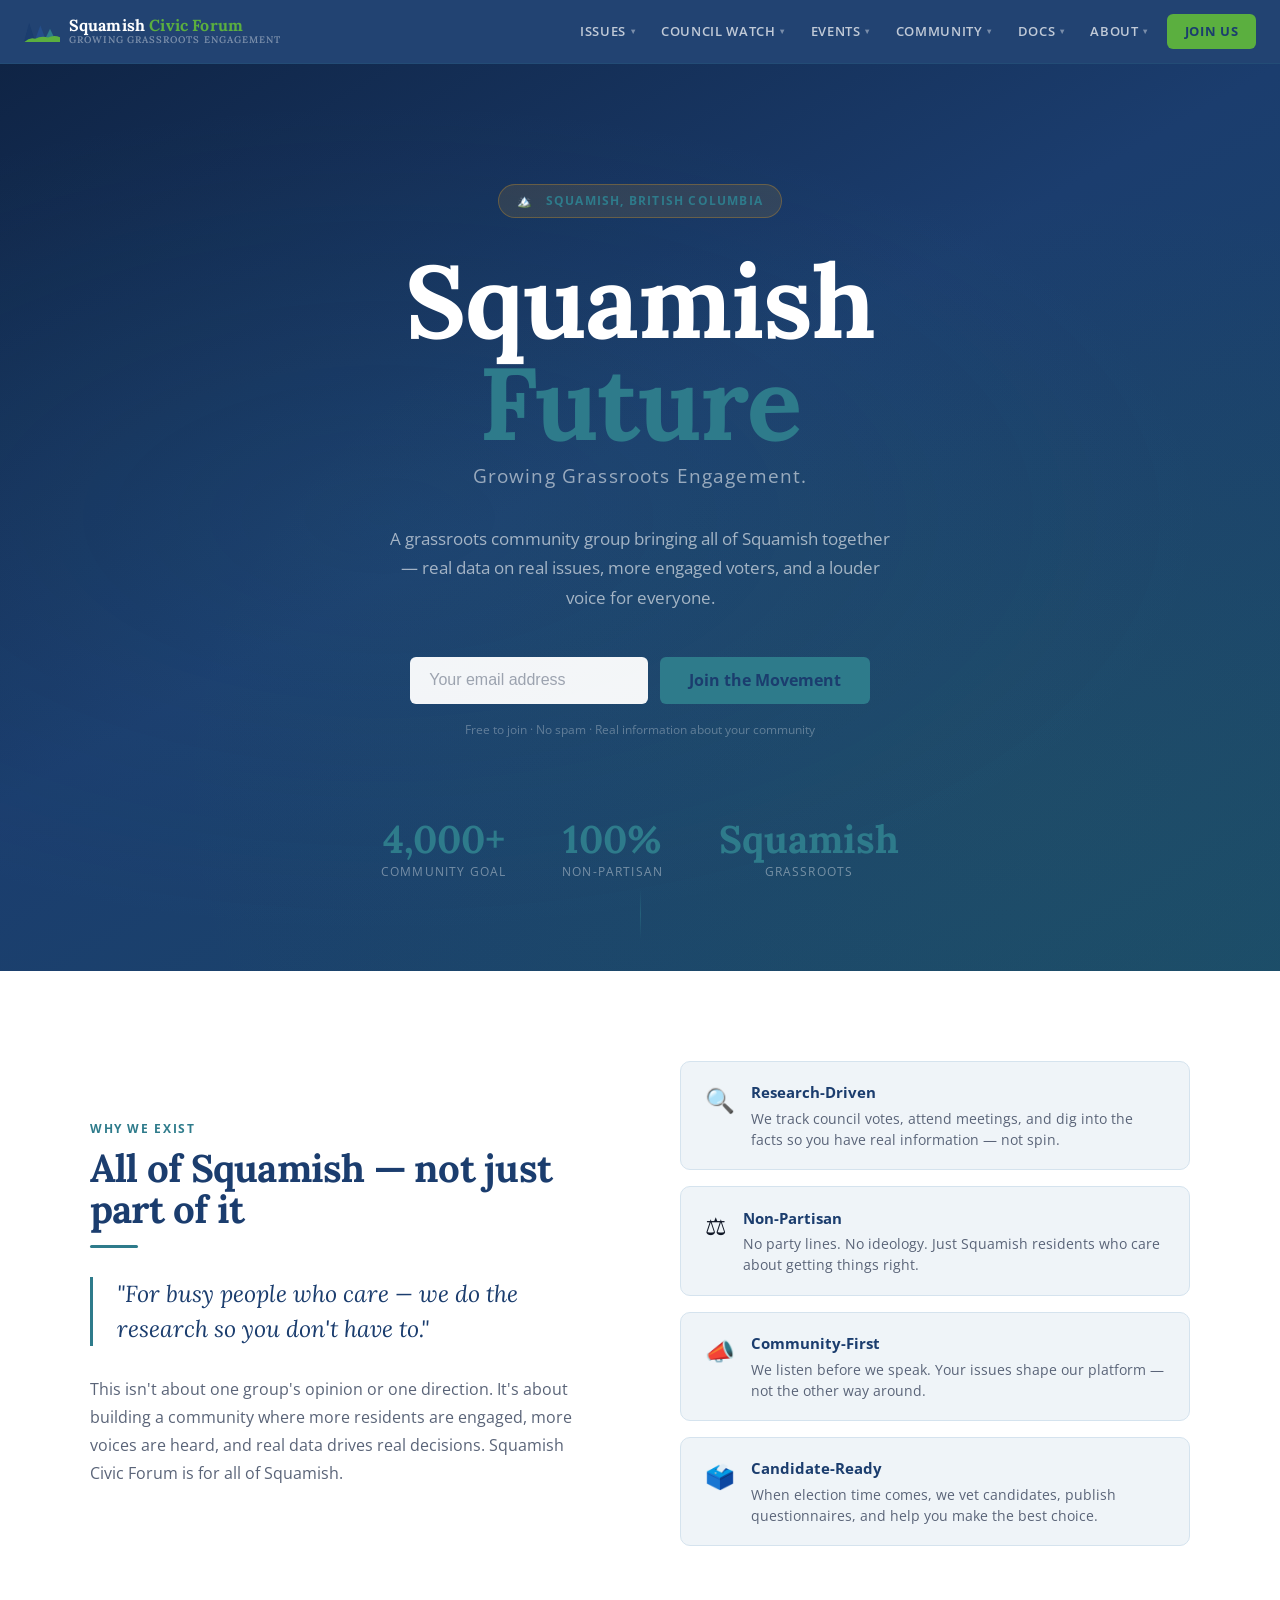
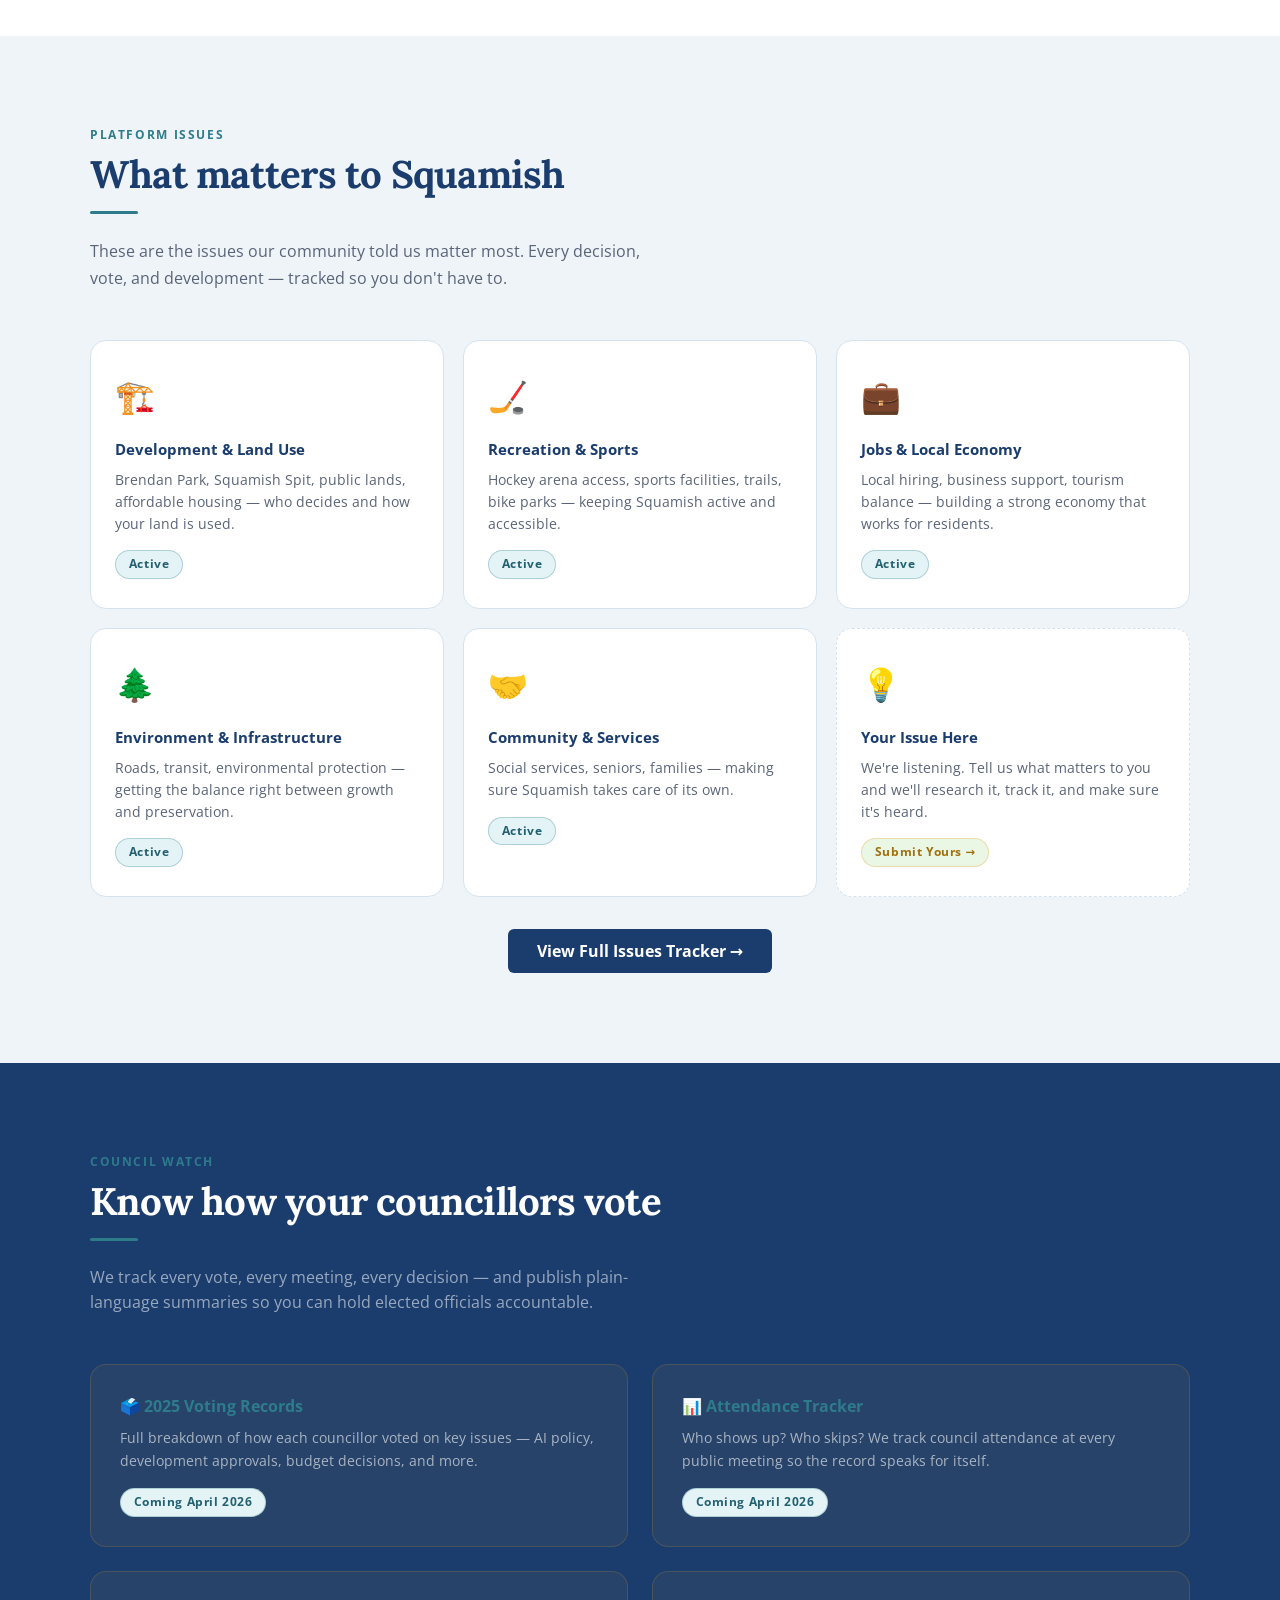
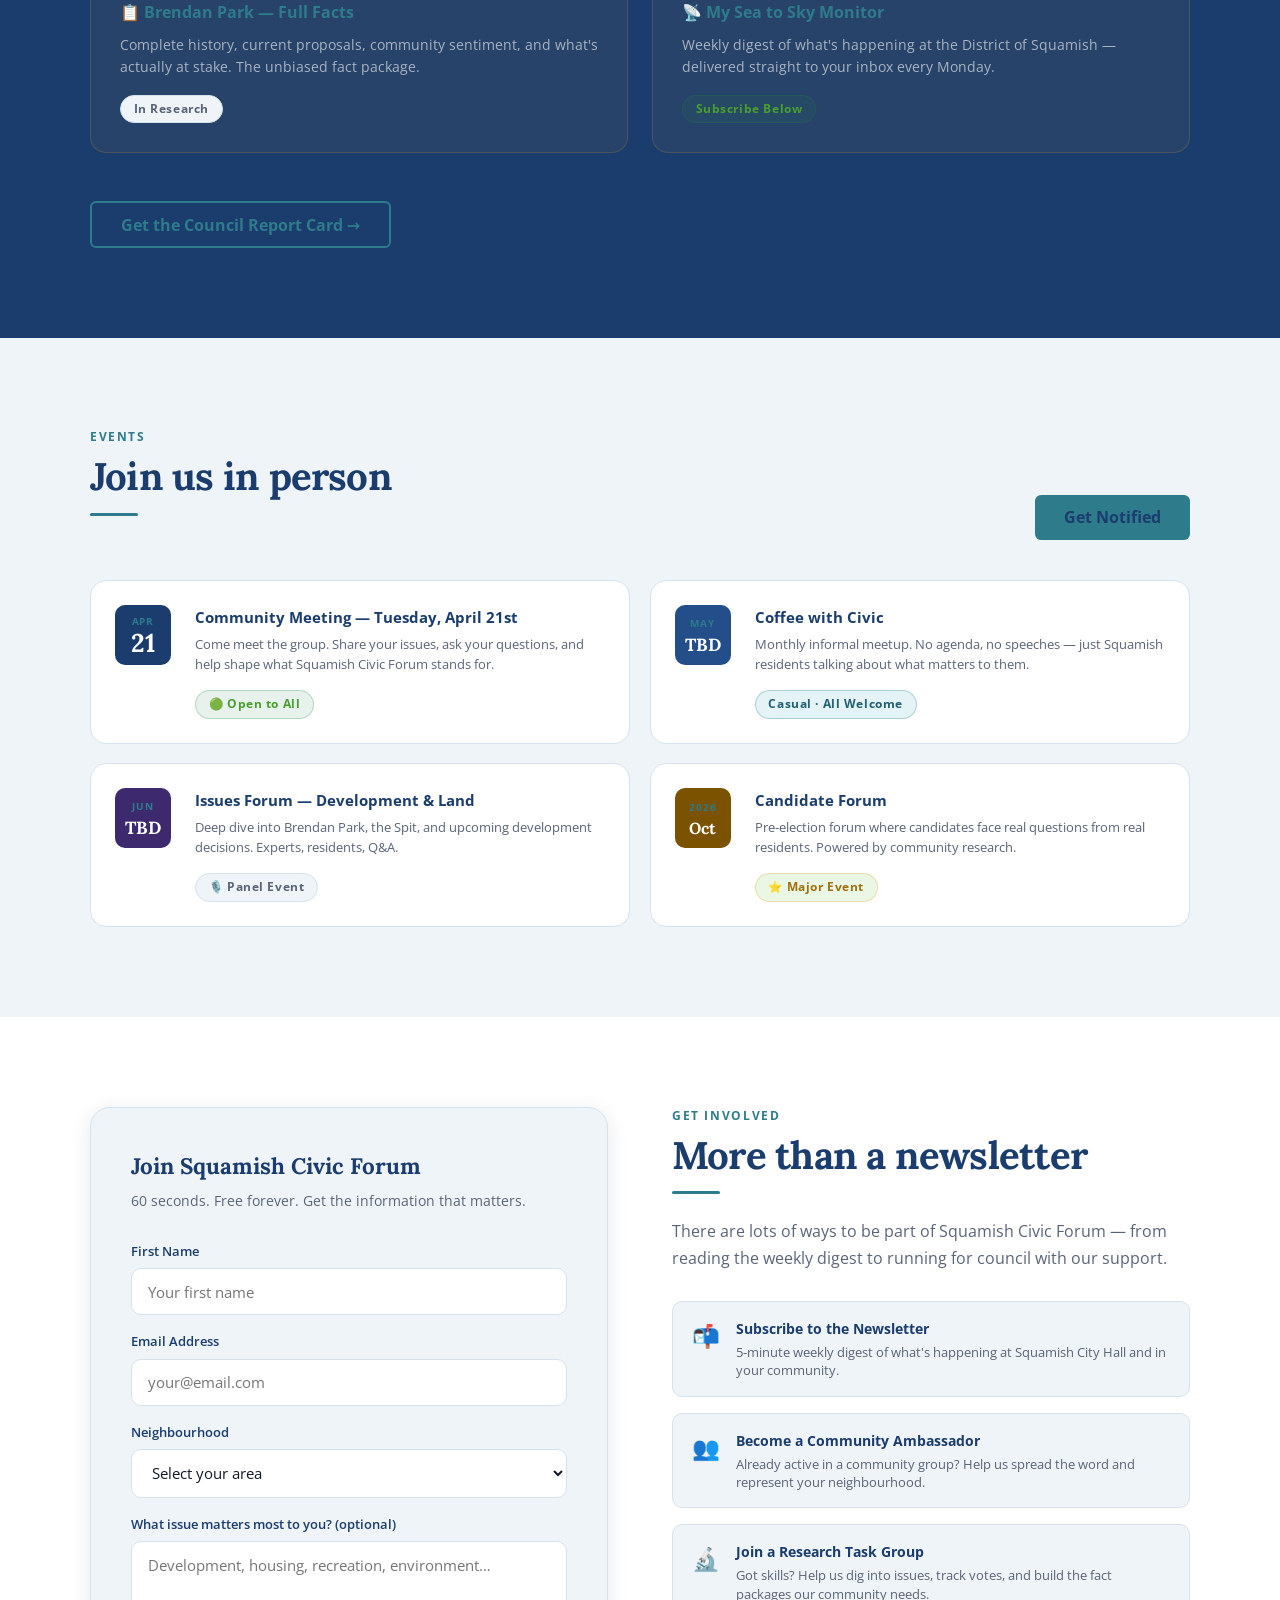
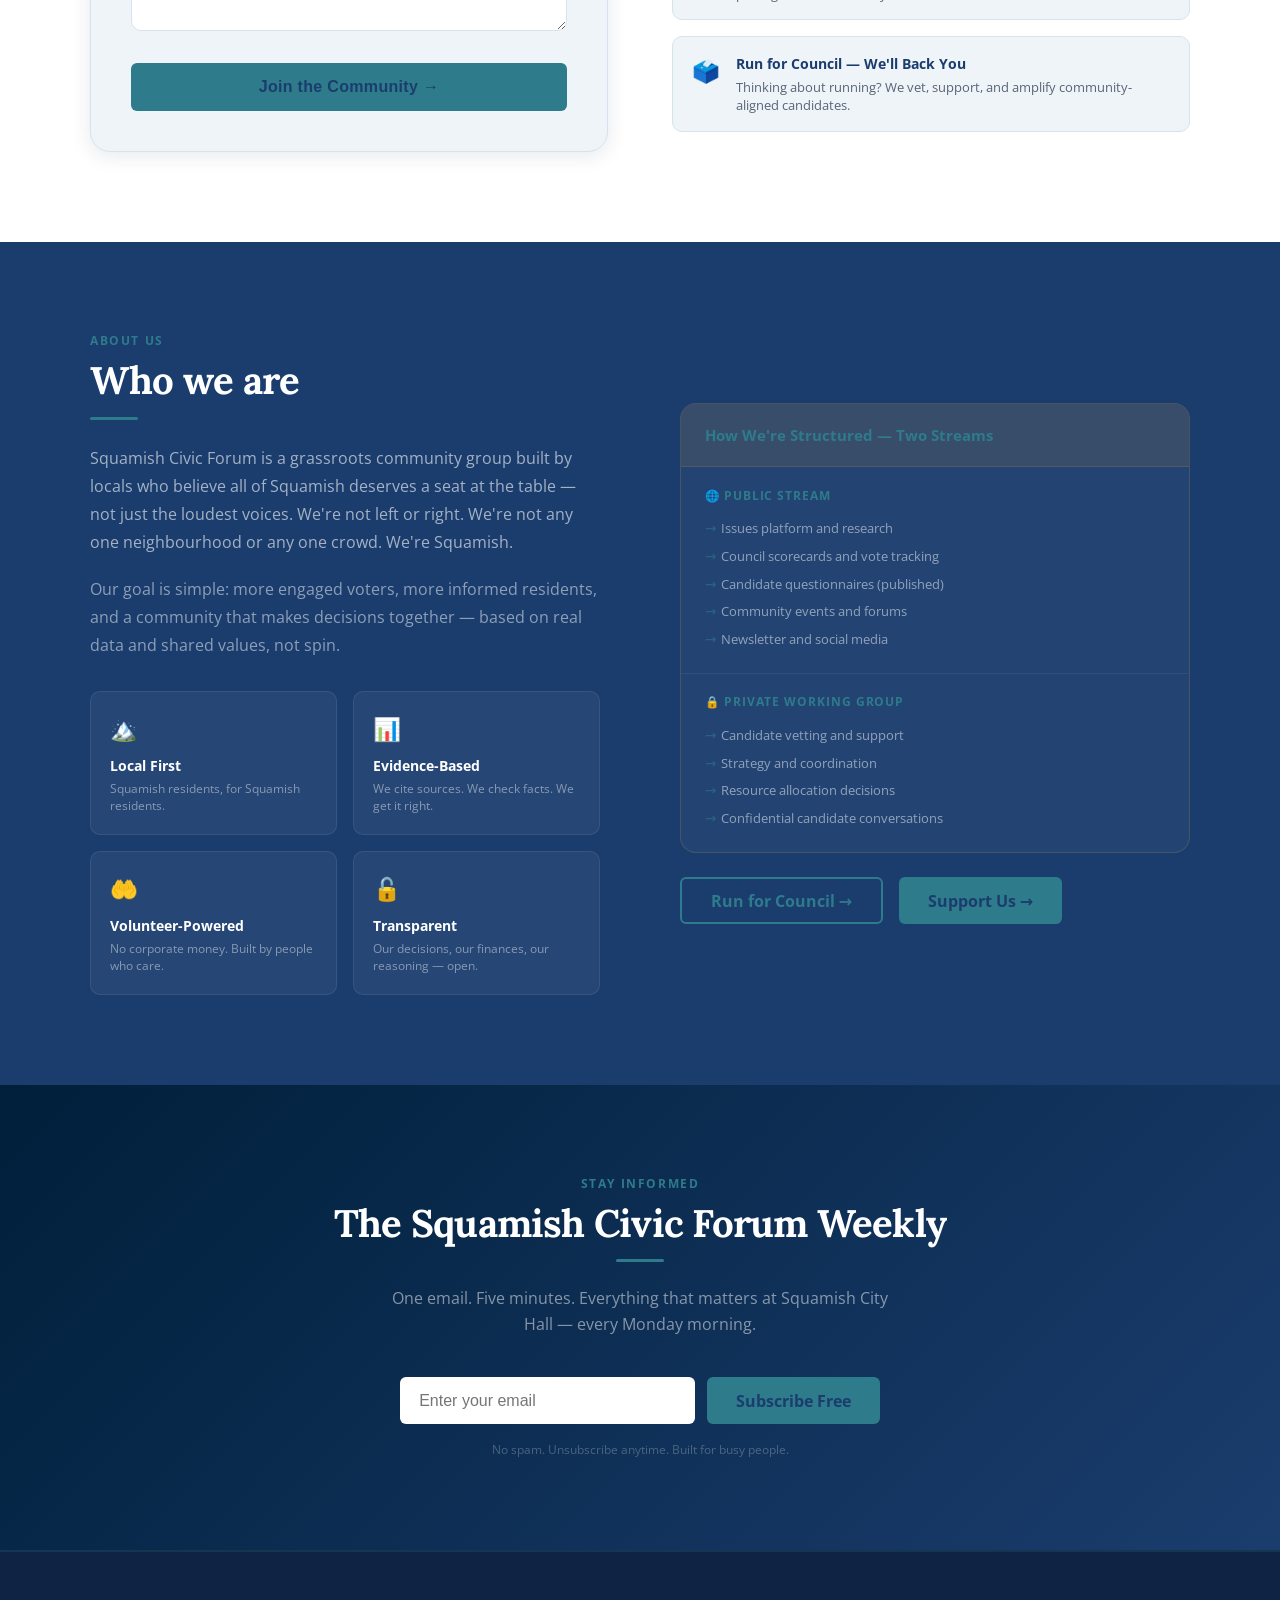
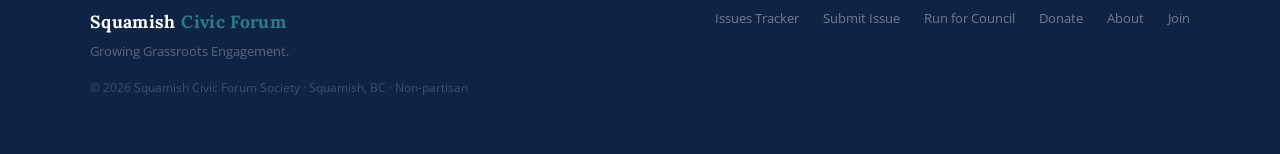
==== commit e61a9757: "Rebrand to Squamish Civic Forum — new colors, Lora+OpenSans fonts, mountain logo SVG, tagline update" ====
--- a/index.html
+++ b/index.html
@@ -3,8 +3,8 @@
 <head>
   <meta charset="UTF-8" />
   <meta name="viewport" content="width=device-width, initial-scale=1.0" />
-  <title>Squamish Civic Forum — Built by the community. For the community.</title>
-  <meta name="description" content="Squamish Civic Forum is a non-partisan civic organization for Squamish, BC. Real data. Real issues. Built by the community, for the community." />
+  <title>Squamish Civic Forum — Growing Grassroots Engagement.</title>
+  <meta name="description" content="Squamish Civic Forum is a non-partisan civic organization for Squamish, BC. Real data. Real issues. Growing Grassroots Engagement." />
   <link rel="stylesheet" href="brand.css" />
   <style>
     /* ── PAGE-SPECIFIC STYLES ─────────────────────────── */
@@ -274,7 +274,7 @@
   <div class="hero-badge">🏔️ &nbsp; Squamish, British Columbia</div>
 
   <h1 class="display display-lg">Squamish<br><span class="teal">Future</span></h1>
-  <p class="hero-tagline">Built by the community. For the community.</p>
+  <p class="hero-tagline">Growing Grassroots Engagement.</p>
   <p class="hero-sub">A grassroots community group bringing all of Squamish together — real data on real issues, more engaged voters, and a louder voice for everyone.</p>
 
   <form class="hero-form" onsubmit="return false;">
@@ -516,8 +516,8 @@
 <footer class="sf-footer">
   <div class="sf-footer-inner">
     <div>
-      <div class="sf-footer-wordmark">Squamish <span>Future</span></div>
-      <p class="sf-footer-tagline">Built by the community. For the community.</p>
+      <div class="sf-footer-wordmark">Squamish <span>Civic Forum</span></div>
+      <p class="sf-footer-tagline">Growing Grassroots Engagement.</p>
       <p class="sf-footer-copy mt-2">© 2026 Squamish Civic Forum Society · Squamish, BC · Non-partisan</p>
     </div>
     <div class="sf-footer-links">
--- a/brand.css
+++ b/brand.css
@@ -0,0 +1,341 @@
+/*
+ * SQUAMISH CIVIC FORUM — Brand System
+ * Version 2.0 | April 2026
+ * ─────────────────────────────────────────────────────────
+ * Wordmark:  Squamish Civic Forum — Lora serif
+ * Palette:   Deep navy + Mountain teal + Forest green
+ * Tagline:   Growing Grassroots Engagement
+ * Mark:      Mountain landscape (Stawamus Chief inspired)
+ * Voice:     Community Convener — warm, inclusive, inviting
+ * Texture:   Place-based, civic, transparent
+ */
+
+@import url('https://fonts.googleapis.com/css2?family=Lora:ital,wght@0,600;0,700;1,600&family=Open+Sans:wght@300;400;600;700;800&display=swap');
+
+/* ── TOKENS ──────────────────────────────────────────── */
+:root {
+  /* Core palette — Squamish Civic Forum */
+  --navy:        #1B3D6E;   /* Primary — deep navy (mountain peaks) */
+  --navy-dark:   #0f2445;   /* Footer / deepest */
+  --navy-mid:    #244E8A;   /* Mid navy */
+  --teal:        #2E7B8B;   /* Mountain teal — secondary */
+  --teal-dark:   #236070;   /* Teal hover / pressed */
+  --teal-light:  #E4F4F6;   /* Teal tint for backgrounds */
+  --teal-glow:   rgba(46, 123, 139, 0.22); /* Teal glow/shadow */
+  --amber:       #5BAF3F;   /* Forest green — accent */
+  --amber-light: #EBF7E5;   /* Green tint */
+  --green:       #4A9E30;   /* Status: active / success */
+  --white:       #ffffff;
+  --off-white:   #f8faf5;   /* Page backgrounds — slight green warmth */
+  --light:       #EFF4F8;   /* Card backgrounds */
+  --border:      #D5E3EE;   /* Borders */
+  --grey:        #5A6478;   /* Body text secondary */
+  --dark:        #111827;   /* Primary body text */
+
+  /* Typography */
+  --font-display: 'Lora', Georgia, serif;
+  --font-body:    'Open Sans', system-ui, sans-serif;
+
+  /* Spacing */
+  --radius-sm:   6px;
+  --radius-md:   10px;
+  --radius-lg:   16px;
+  --radius-xl:   20px;
+
+  /* Shadows */
+  --shadow-sm:   0 2px 8px rgba(15, 42, 74, 0.06);
+  --shadow-md:   0 4px 20px rgba(15, 42, 74, 0.10);
+  --shadow-lg:   0 8px 40px rgba(15, 42, 74, 0.14);
+  --shadow-teal: 0 4px 24px rgba(0, 196, 179, 0.28);
+}
+
+/* ── RESET ───────────────────────────────────────────── */
+*, *::before, *::after { box-sizing: border-box; margin: 0; padding: 0; }
+html { scroll-behavior: smooth; }
+body {
+  font-family: var(--font-body);
+  color: var(--dark);
+  background: var(--off-white);
+  line-height: 1.6;
+  -webkit-font-smoothing: antialiased;
+}
+
+/* ── WORDMARK ─────────────────────────────────────────── */
+.wordmark {
+  font-family: var(--font-display);
+  font-weight: 700;
+  letter-spacing: 0.02em;
+  text-transform: none;
+  font-size: 1.3rem;
+  color: var(--white);
+  text-decoration: none;
+  display: flex;
+  align-items: center;
+  gap: 0.5rem;
+}
+.wordmark .chief-mark { display: none; }
+.wordmark span.accent { color: var(--teal); }
+
+/* ── NAVIGATION ───────────────────────────────────────── */
+.sf-nav {
+  position: sticky; top: 0; z-index: 100;
+  background: rgba(15, 42, 74, 0.97);
+  backdrop-filter: blur(10px);
+  padding: 0 2rem;
+  display: flex; align-items: center; justify-content: space-between;
+  height: 66px;
+  border-bottom: 1px solid rgba(46, 123, 139, 0.2);
+}
+.sf-nav-links { display: flex; gap: 1.8rem; list-style: none; align-items: center; }
+.sf-nav-links a {
+  color: rgba(255,255,255,0.72);
+  text-decoration: none;
+  font-size: 0.82rem;
+  font-weight: 600;
+  letter-spacing: 0.05em;
+  text-transform: uppercase;
+  transition: color 0.2s;
+}
+.sf-nav-links a:hover { color: var(--teal); }
+.sf-nav-cta {
+  background: var(--teal) !important;
+  color: var(--navy) !important;
+  padding: 0.48rem 1.2rem;
+  border-radius: var(--radius-sm);
+  font-weight: 700 !important;
+  letter-spacing: 0.04em;
+  transition: background 0.2s, box-shadow 0.2s !important;
+}
+.sf-nav-cta:hover {
+  background: var(--teal-dark) !important;
+  box-shadow: 0 4px 16px rgba(46,123,139,0.3) !important;
+}
+
+/* ── TYPOGRAPHY ───────────────────────────────────────── */
+.display {
+  font-family: var(--font-display);
+  font-weight: 900;
+  letter-spacing: -0.02em;
+  line-height: 1.05;
+}
+.display-lg { font-size: clamp(3rem, 7vw, 6rem); }
+.display-md { font-size: clamp(2rem, 4vw, 3.2rem); }
+.display-sm { font-size: clamp(1.6rem, 3vw, 2.4rem); }
+
+.section-label {
+  font-size: 0.72rem;
+  font-weight: 700;
+  letter-spacing: 0.14em;
+  text-transform: uppercase;
+  color: var(--teal);
+  display: block;
+  margin-bottom: 0.6rem;
+}
+.section-label.on-dark { color: var(--teal); }
+
+/* ── BUTTONS ──────────────────────────────────────────── */
+.btn {
+  display: inline-flex; align-items: center; gap: 0.4rem;
+  font-family: var(--font-body);
+  font-weight: 700;
+  text-decoration: none;
+  border: none;
+  cursor: pointer;
+  transition: all 0.2s;
+  border-radius: var(--radius-sm);
+  line-height: 1;
+}
+.btn-teal {
+  background: var(--teal);
+  color: var(--navy);
+  padding: 0.9rem 1.8rem;
+  font-size: 1rem;
+}
+.btn-teal:hover {
+  background: var(--teal-dark);
+  transform: translateY(-1px);
+  box-shadow: var(--shadow-teal);
+}
+.btn-navy {
+  background: var(--navy);
+  color: var(--white);
+  padding: 0.9rem 1.8rem;
+  font-size: 1rem;
+}
+.btn-navy:hover {
+  background: var(--navy-mid);
+  transform: translateY(-1px);
+  box-shadow: var(--shadow-md);
+}
+.btn-amber {
+  background: var(--amber);
+  color: var(--navy);
+  padding: 0.9rem 1.8rem;
+  font-size: 1rem;
+}
+.btn-amber:hover { background: #f0b030; transform: translateY(-1px); }
+.btn-outline-teal {
+  background: transparent;
+  border: 2px solid var(--teal);
+  color: var(--teal);
+  padding: 0.85rem 1.8rem;
+  font-size: 1rem;
+}
+.btn-outline-teal:hover { background: var(--teal); color: var(--navy); }
+.btn-outline-white {
+  background: transparent;
+  border: 2px solid rgba(255,255,255,0.35);
+  color: white;
+  padding: 0.85rem 1.8rem;
+  font-size: 1rem;
+}
+.btn-outline-white:hover { border-color: white; background: rgba(255,255,255,0.1); }
+
+/* ── HERO PATTERN ─────────────────────────────────────── */
+.hero-bg {
+  background: linear-gradient(150deg, var(--navy-dark) 0%, var(--navy) 45%, #1a4a6a 100%);
+  position: relative;
+  overflow: hidden;
+}
+.hero-bg::before {
+  content: '';
+  position: absolute; inset: 0;
+  background: radial-gradient(ellipse at 30% 50%, rgba(46,123,139,0.1) 0%, transparent 65%),
+              radial-gradient(ellipse at 80% 80%, rgba(91,175,63,0.06) 0%, transparent 60%);
+}
+
+/* ── CARDS ────────────────────────────────────────────── */
+.card {
+  background: var(--white);
+  border: 1px solid var(--border);
+  border-radius: var(--radius-lg);
+  padding: 1.8rem;
+  transition: all 0.22s;
+}
+.card:hover {
+  box-shadow: var(--shadow-md);
+  border-color: rgba(46,123,139,0.35);
+  transform: translateY(-2px);
+}
+.card-dark {
+  background: rgba(255,255,255,0.06);
+  border: 1px solid rgba(255,255,255,0.1);
+  border-radius: var(--radius-lg);
+  padding: 1.8rem;
+}
+.card-teal {
+  background: var(--teal-light);
+  border: 1px solid rgba(46,123,139,0.25);
+  border-radius: var(--radius-lg);
+  padding: 1.8rem;
+}
+
+/* ── FORMS ────────────────────────────────────────────── */
+.sf-field { margin-bottom: 1rem; }
+.sf-field label {
+  display: block;
+  font-size: 0.83rem;
+  font-weight: 600;
+  color: var(--navy);
+  margin-bottom: 0.38rem;
+}
+.sf-field input,
+.sf-field select,
+.sf-field textarea {
+  width: 100%;
+  padding: 0.78rem 1rem;
+  border: 1.5px solid var(--border);
+  border-radius: var(--radius-md);
+  font-size: 0.93rem;
+  font-family: var(--font-body);
+  color: var(--dark);
+  background: var(--white);
+  outline: none;
+  transition: border-color 0.2s, box-shadow 0.2s;
+}
+.sf-field input:focus,
+.sf-field select:focus,
+.sf-field textarea:focus {
+  border-color: var(--teal);
+  box-shadow: 0 0 0 3px rgba(46,123,139,0.14);
+}
+.sf-field textarea { resize: vertical; min-height: 90px; }
+
+/* ── STATUS BADGES ────────────────────────────────────── */
+.badge {
+  display: inline-block;
+  padding: 0.25rem 0.8rem;
+  border-radius: 100px;
+  font-size: 0.72rem;
+  font-weight: 700;
+  letter-spacing: 0.05em;
+}
+.badge-teal   { background: var(--teal-light); color: var(--teal-dark); border: 1px solid rgba(46,123,139,0.3); }
+.badge-navy   { background: rgba(15,42,74,0.08); color: var(--navy); border: 1px solid rgba(15,42,74,0.15); }
+.badge-green  { background: rgba(30,132,73,0.1); color: var(--green); border: 1px solid rgba(30,132,73,0.25); }
+.badge-amber  { background: var(--amber-light); color: #a07010; border: 1px solid rgba(232,160,32,0.3); }
+.badge-grey   { background: var(--light); color: var(--grey); border: 1px solid var(--border); }
+
+/* ── SECTION WRAPPERS ─────────────────────────────────── */
+.sf-section       { padding: 90px 2rem; }
+.sf-section-light { padding: 90px 2rem; background: var(--light); }
+.sf-section-dark  { padding: 90px 2rem; background: var(--navy); }
+.sf-section-teal  { padding: 90px 2rem; background: var(--teal-light); }
+.container { max-width: 1100px; margin: 0 auto; }
+
+/* ── FOOTER ───────────────────────────────────────────── */
+.sf-footer {
+  background: var(--navy-dark);
+  padding: 3.5rem 2rem;
+  border-top: 2px solid rgba(46,123,139,0.2);
+}
+.sf-footer-inner {
+  max-width: 1100px; margin: 0 auto;
+  display: flex; justify-content: space-between; align-items: flex-start;
+  flex-wrap: wrap; gap: 2rem;
+}
+.sf-footer-wordmark {
+  font-family: var(--font-display);
+  font-weight: 700;
+  letter-spacing: 0.02em;
+  text-transform: none;
+  font-size: 1.1rem;
+  color: var(--white);
+}
+.sf-footer-wordmark span { color: var(--teal); }
+.sf-footer-tagline { color: rgba(255,255,255,0.3); font-size: 0.8rem; margin-top: 0.3rem; }
+.sf-footer-links { display: flex; gap: 1.5rem; flex-wrap: wrap; }
+.sf-footer-links a { color: rgba(255,255,255,0.4); text-decoration: none; font-size: 0.83rem; transition: color 0.2s; }
+.sf-footer-links a:hover { color: var(--teal); }
+.sf-footer-copy { color: rgba(255,255,255,0.2); font-size: 0.78rem; margin-top: 0.4rem; }
+
+/* ── MOUNTAIN MARK ───────────────────────────────────── */
+.mountain-mark { display: block; }
+
+/* ── CIVIC FORUM LOGO SVG ─────────────────────────────── */
+.scf-logo-svg { height: 28px; width: auto; display: block; }
+
+/* ── UTILITY ──────────────────────────────────────────── */
+.text-teal   { color: var(--teal); }
+.text-navy   { color: var(--navy); }
+.text-amber  { color: var(--amber); }
+.text-white  { color: var(--white); }
+.text-grey   { color: var(--grey); }
+.text-center { text-align: center; }
+.mt-1 { margin-top: 0.5rem; }
+.mt-2 { margin-top: 1rem; }
+.mt-3 { margin-top: 1.5rem; }
+.mt-4 { margin-top: 2rem; }
+.mb-1 { margin-bottom: 0.5rem; }
+.mb-2 { margin-bottom: 1rem; }
+.mb-3 { margin-bottom: 1.5rem; }
+
+/* ── TEAL DIVIDER LINE ────────────────────────────────── */
+.teal-rule { width: 48px; height: 3px; background: var(--teal); border-radius: 2px; margin: 1rem 0 1.5rem; }
+.teal-rule.centered { margin: 1rem auto 1.5rem; }
+
+/* ── RESPONSIVE ───────────────────────────────────────── */
+@media (max-width: 768px) {
+  .sf-section, .sf-section-light, .sf-section-dark { padding: 60px 1.5rem; }
+  .sf-nav-links li:not(:last-child) { display: none; }
+}
